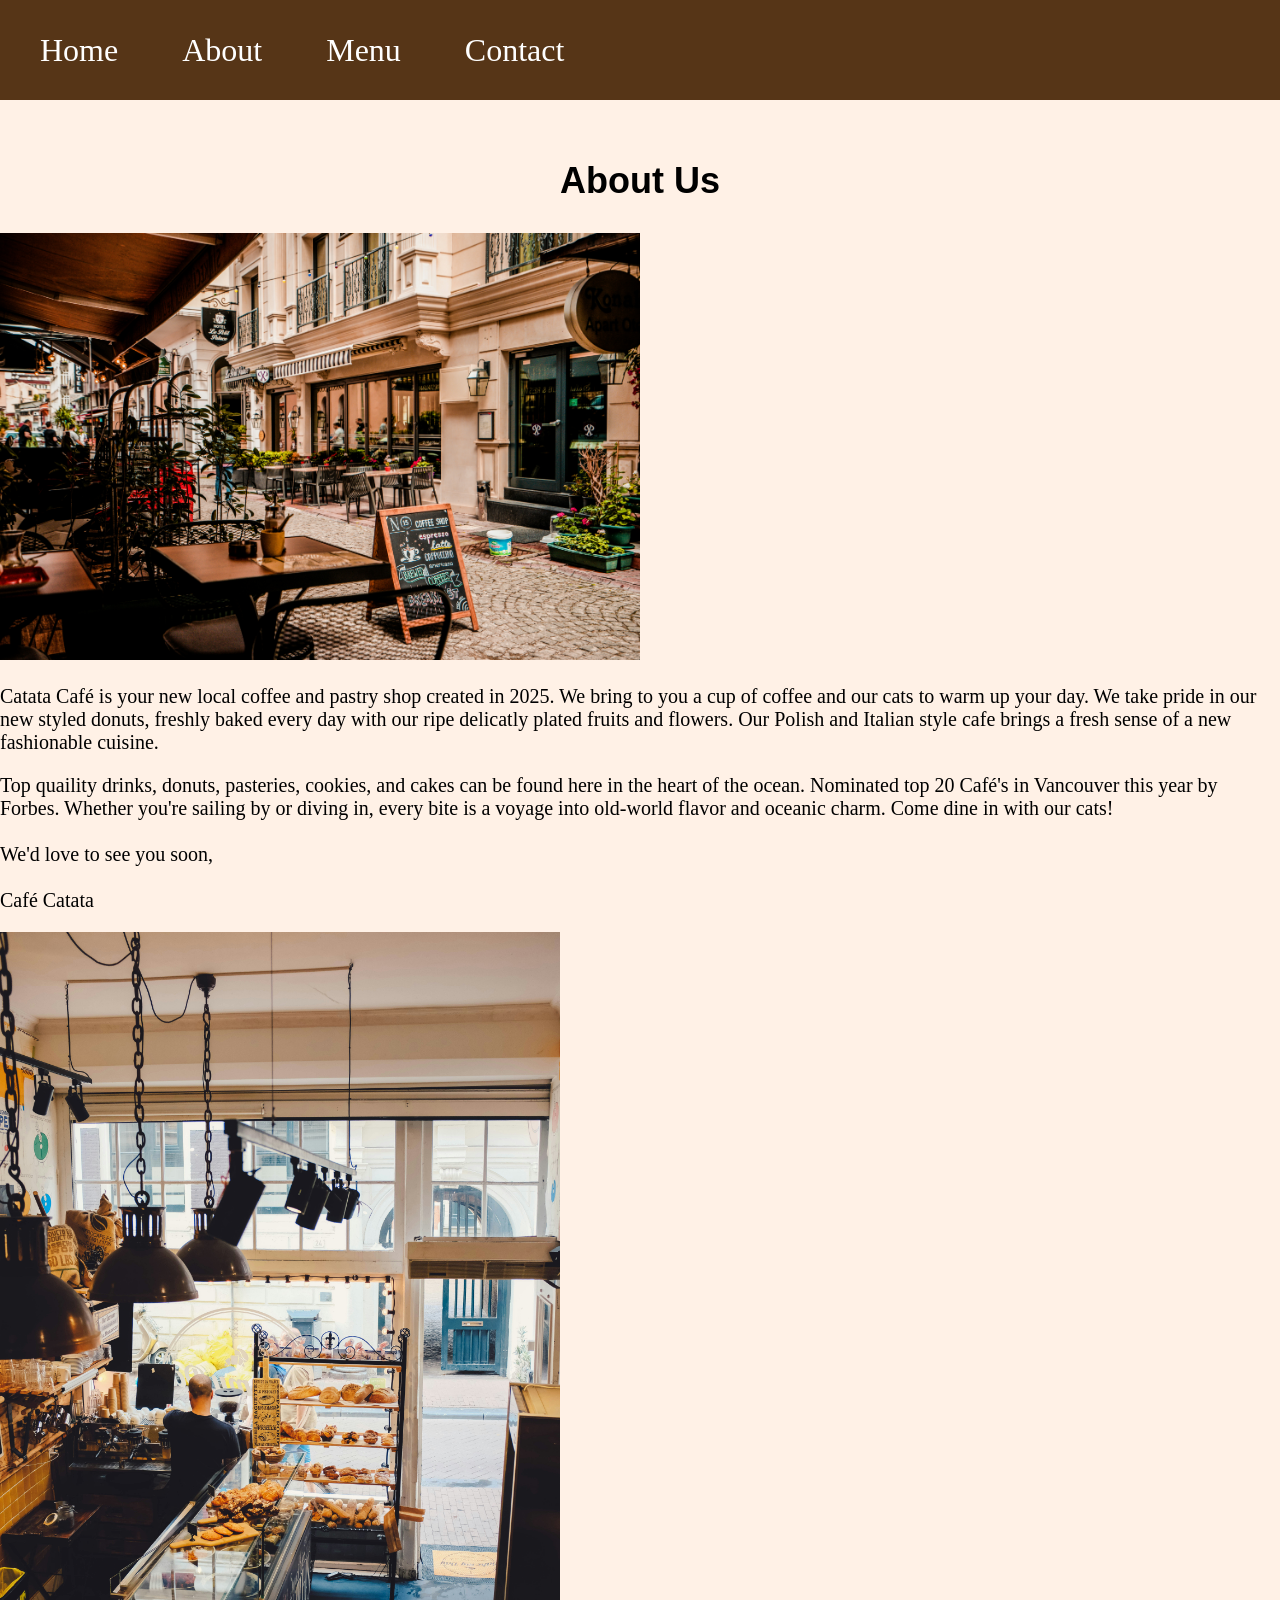
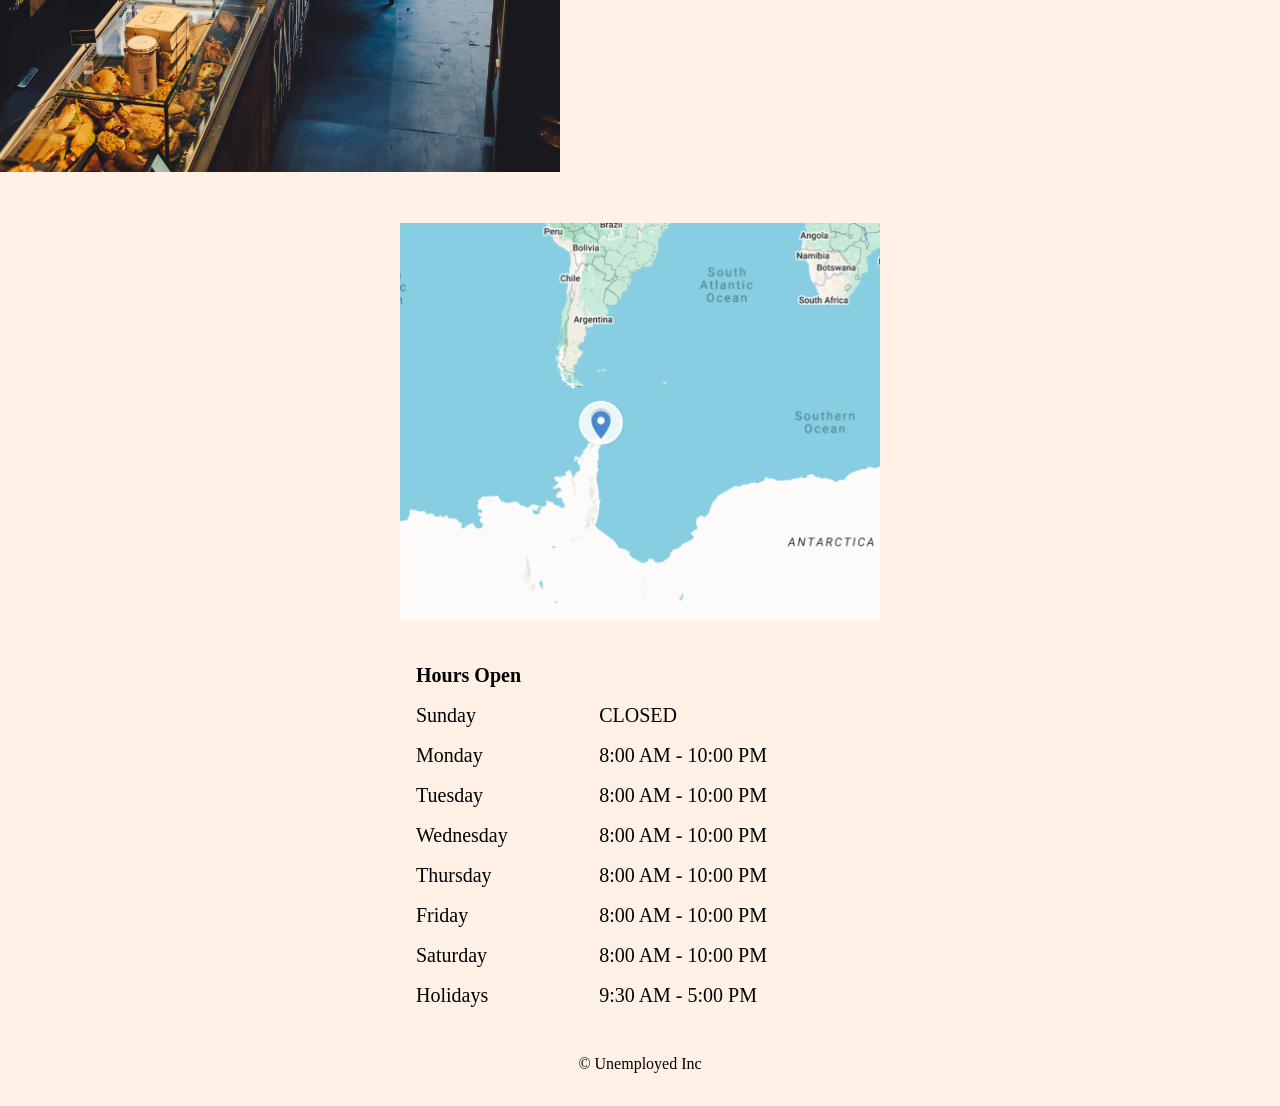
==== about.html @ a81e9f88 "add these changes maybe" ====
<!DOCTYPE html>
<html lang="en">
<head>
    <meta charset="UTF-8">
    <meta name="viewport" content="width=device-width, initial-scale=1.0">
    <!-- Stylesheet -->
    <link rel="stylesheet" href="./styles/global.css">
    <link rel="stylesheet" href="./styles/styles.css">
    <!-- Favicon -->
     <link rel="icon" type="image/png" href="" sizes="32x32" />
     <!-- Javascript -->
    <script src="/scripts/script.js"></script>
    <title>Café Luna</title>
</head>

<body>
    <!-- Navigation -->
    <header>
        <div class="logo-placeholder"></div>
        <nav>
            <ul class="nav-menu">
                <li><a href="./index.html">Home</a></li>
                <li><a href="./about.html">About</a></li>
                <li><a href="./menu.html">Menu</a></li>
                <li><a href="./contact.html">Contact</a></li>
            </ul>
        </nav>
    </header>
    
    <!-- Main -->
     <main>
        
        <section>
            <h1 class="title">
                About Us
            </h1>
        </section>
        
        <section>

            <div class="flexAbout">
                    <!-- cafe photo -->
            <img src="media/cafe_outside.jpg" alt="Cafe Luna" class="cafe_photo">
            
                <p class="para2"> <!-- About us description<-->
                    Catata Café is your new local coffee and pastry shop created in 2025. We bring
                    to you a cup of coffee and our cats to warm up your day. We take pride 
                    in our new styled donuts, freshly baked every day with our ripe delicatly 
                    plated fruits and flowers. Our Polish and Italian style cafe brings a fresh 
                    sense of a new fashionable cuisine. 
                </p>

            </div>

            <div class ="flexAbout">
                
                <p class ="para2">
                    <!-- About us description p2 <-->
                    Top quaility drinks, donuts, pasteries, cookies, and cakes can be found here 
                    in the heart of the ocean. Nominated top 20 Café's in Vancouver this year by Forbes. Whether you're sailing by or diving in, every bite 
                    is a voyage into old-world flavor and oceanic charm. Come dine in with our cats!
                    
                    <br></br>
                  
                    We'd love to see you soon, 

                    <br></br>

                    Café Catata
            
                </p>
                    <!-- bakery image 2 -->
                <img src="media/bakery.jpg" alt="Cafe Luna" class="bakery_photo">
            
            </div>

        </section>
        <br></br>
            <!-- OPEN Hours -->
        <section class="infoAbout">
            
                <img src="media/lunaCafe.jpg" alt="Cafe Luna Google Maps" class="cafeMap">

                <table class="table-hours">
                    <th> Hours Open</th>
                    
                    <tr>
                        <td> Sunday </td>
                        <td>CLOSED</td>
                    </tr>
                    <tr>
                        <td> Monday </td>
                        <td>8:00 AM - 10:00 PM</td>
                    </tr>
                    <tr>
                        <td> Tuesday </td><td>8:00 AM - 10:00 PM</td>
                    </tr>
                    <tr>
                        <td> Wednesday </td><td>8:00 AM - 10:00 PM</td>
                    </tr>
                    <tr> 
                        <td> Thursday </td><td>8:00 AM - 10:00 PM</td>
                    </tr>
                    <tr>
                        <td> Friday </td><td>8:00 AM - 10:00 PM</td>
                    </tr>
                    <tr>
                        <td> Saturday </td><td>8:00 AM - 10:00 PM</td>
                    </tr>                
                    
                    <br></br>
                    <tr>
                        <td> Holidays </td><td>9:30 AM - 5:00 PM</td>
                    </tr> 
                </table>

            
        </section>
     </main>

    <!-- Footer -->
     <footer>
        <p>&copy Unemployed Inc</p>
     </footer>
</body>
</html>
---- styles/global.css ----
/*! normalize.css v8.0.1 | MIT License | github.com/necolas/normalize.css */

/* Document
   ========================================================================== */

/**
 * 1. Correct the line height in all browsers.
 * 2. Prevent adjustments of font size after orientation changes in iOS.
 */

html {
  line-height: 1.15; /* 1 */
  -webkit-text-size-adjust: 100%; /* 2 */

  background-color:rgb(255, 241, 230);
  
}

/* Sections
   ========================================================================== */

/**
 * Remove the margin in all browsers.
 */

body {
  margin: 0;
}

/**
 * Render the `main` element consistently in IE.
 */

main {
  display: block;
}

/**
 * Correct the font size and margin on `h1` elements within `section` and
 * `article` contexts in Chrome, Firefox, and Safari.
 */

h1 {
  font-size: 2em;
  margin: 0.67em 0;
}

/* Grouping content
   ========================================================================== */

/**
 * 1. Add the correct box sizing in Firefox.
 * 2. Show the overflow in Edge and IE.
 */

hr {
  box-sizing: content-box; /* 1 */
  height: 0; /* 1 */
  overflow: visible; /* 2 */
}

/**
 * 1. Correct the inheritance and scaling of font size in all browsers.
 * 2. Correct the odd `em` font sizing in all browsers.
 */

pre {
  font-family: monospace, monospace; /* 1 */
  font-size: 1em; /* 2 */
}

/* Text-level semantics
   ========================================================================== */

/**
 * Remove the gray background on active links in IE 10.
 */

a {
  background-color: transparent;
}

/**
 * 1. Remove the bottom border in Chrome 57-
 * 2. Add the correct text decoration in Chrome, Edge, IE, Opera, and Safari.
 */

abbr[title] {
  border-bottom: none; /* 1 */
  text-decoration: underline; /* 2 */
  text-decoration: underline dotted; /* 2 */
}

/**
 * Add the correct font weight in Chrome, Edge, and Safari.
 */

b,
strong {
  font-weight: bolder;
}

/**
 * 1. Correct the inheritance and scaling of font size in all browsers.
 * 2. Correct the odd `em` font sizing in all browsers.
 */

code,
kbd,
samp {
  font-family: monospace, monospace; /* 1 */
  font-size: 1em; /* 2 */
}

/**
 * Add the correct font size in all browsers.
 */

small {
  font-size: 80%;
}

/**
 * Prevent `sub` and `sup` elements from affecting the line height in
 * all browsers.
 */

sub,
sup {
  font-size: 75%;
  line-height: 0;
  position: relative;
  vertical-align: baseline;
}

sub {
  bottom: -0.25em;
}

sup {
  top: -0.5em;
}

/* Embedded content
   ========================================================================== */

/**
 * Remove the border on images inside links in IE 10.
 */

img {
  border-style: none;
}

/* Forms
   ========================================================================== */

/**
 * 1. Change the font styles in all browsers.
 * 2. Remove the margin in Firefox and Safari.
 */

button,
input,
optgroup,
select,
textarea {
  font-family: inherit; /* 1 */
  font-size: 100%; /* 1 */
  line-height: 1.15; /* 1 */
  margin: 0; /* 2 */
}

/**
 * Show the overflow in IE.
 * 1. Show the overflow in Edge.
 */

button,
input { /* 1 */
  overflow: visible;
}

/**
 * Remove the inheritance of text transform in Edge, Firefox, and IE.
 * 1. Remove the inheritance of text transform in Firefox.
 */

button,
select { /* 1 */
  text-transform: none;
}

/**
 * Remove the inner border and padding in Firefox.
 */

button::-moz-focus-inner,
[type="button"]::-moz-focus-inner,
[type="reset"]::-moz-focus-inner,
[type="submit"]::-moz-focus-inner {
  border-style: none;
  padding: 0;
}

/**
 * Restore the focus styles unset by the previous rule.
 */

button:-moz-focusring,
[type="button"]:-moz-focusring,
[type="reset"]:-moz-focusring,
[type="submit"]:-moz-focusring {
  outline: 1px dotted ButtonText;
}

/**
 * Correct the padding in Firefox.
 */

fieldset {
  padding: 0.35em 0.75em 0.625em;
}

/**
 * 1. Correct the text wrapping in Edge and IE.
 * 2. Correct the color inheritance from `fieldset` elements in IE.
 * 3. Remove the padding so developers are not caught out when they zero out
 *    `fieldset` elements in all browsers.
 */

legend {
  box-sizing: border-box; /* 1 */
  color: inherit; /* 2 */
  display: table; /* 1 */
  max-width: 100%; /* 1 */
  padding: 0; /* 3 */
  white-space: normal; /* 1 */
}

/**
 * Add the correct vertical alignment in Chrome, Firefox, and Opera.
 */

progress {
  vertical-align: baseline;
}

/**
 * Remove the default vertical scrollbar in IE 10+.
 */

textarea {
  overflow: auto;
}

/**
 * 1. Add the correct box sizing in IE 10.
 * 2. Remove the padding in IE 10.
 */

[type="checkbox"],
[type="radio"] {
  box-sizing: border-box; /* 1 */
  padding: 0; /* 2 */
}

/**
 * Correct the cursor style of increment and decrement buttons in Chrome.
 */

[type="number"]::-webkit-inner-spin-button,
[type="number"]::-webkit-outer-spin-button {
  height: auto;
}

/**
 * Remove the inner padding in Chrome and Safari on macOS.
 */

[type="search"]::-webkit-search-decoration {
  -webkit-appearance: none;
}

/**
 * 1. Correct the inability to style clickable types in iOS and Safari.
 * 2. Change font properties to `inherit` in Safari.
 */

::-webkit-file-upload-button {
  -webkit-appearance: button; /* 1 */
  font: inherit; /* 2 */
}

/* Interactive
   ========================================================================== */

/*
 * Add the correct display in Edge, IE 10+, and Firefox.
 */

details {
  display: block;
}

/*
 * Add the correct display in all browsers.
 */

summary {
  display: list-item;
}

/* Misc
   ========================================================================== */

/**
 * Add the correct display in IE 10+.
 */

template {
  display: none;
}

/**
 * Add the correct display in IE 10.
 */

[hidden] {
  display: none;
}

/* Additional Global Styling */

a{
     text-decoration: none;
     color: black;
 }
 
 li{
     list-style: none;
 }
---- styles/styles.css ----
* {
  box-sizing: border-box;
}

html{
  font-family: "Klee One", cursive;
  scroll-behavior: smooth;
}

h1, h2, h3{
    font-family: "M PLUS Rounded 1c", sans-serif;
}

h2{
  margin: 0;
}

/* Button Styles*/

.cat_button{
  padding: 1rem 2rem 1rem 2rem;
  margin: 0 0 2rem 0;
  border: none;
  
  background-image: linear-gradient(135deg, #6F4E37 40%, #5A3E2D);
  color: white;
}

.cat_button:hover{
  background-image: linear-gradient(135deg, #B3826C 40%, #6F4E37);
  color: white;
}

.cat_button2{
  width: 10rem;
  padding: 1rem 2rem 1rem 2rem;
  margin: 0 0 2rem 0;
  border: none;
  
  background-image: linear-gradient(135deg, #6F4E37 40%, #5A3E2D);
  color: white;
}

.cat_button2:hover{
  background-image: linear-gradient(135deg, #B3826C 40%, #6F4E37);
  color: white;
}

.cat_button2:checked{
  box-shadow: 2px 2px 5px #5A3E2D;
}



/* Mobile Styles */

/* Icon */

.home_icon{
  width: 85px;
  position: fixed;
  background-color: white;
  padding: 5px;
  margin: 1rem;
  border-radius: 25px;
  top: 0;
  z-index: 99;
}


/* Navigation styles */
.nav-menu{
    display: none;
    z-index: 98;
}

.nav-menu a{
    color: white;
}

.nav-menu a:hover{
  color: rgb(241, 123, 123);
  transition-duration: 0.4s;
}


/* Menu after button is selected */
.show-menu {
    display: flex;
    flex-direction: column;
    text-align: center;
    justify-content: center;
    gap: 3rem;

    font-size: 32px;

    width: 100vw;
    height: 100vh;
    position: fixed;
    top: 0;
    background: #9c6f44;

    margin: 0;
    padding: 0;
}

/* Nav Button */
.hamenu{
  position: fixed;
  bottom: 0;
  right: 0;

  margin: 1rem;

  border: none;
  background-color: white;
  border-radius: 5px;
  padding: 4px 6px 4px 6px;

  z-index: 99;
}

.bar1, .bar2, .bar3 {
  width: 35px;
  height: 5px;
  background-color: 	#6f4827;
  margin: 6px 0;
  transition: 0.4s;
}

.change .bar1 {
  transform: translate(0, 11px) rotate(-45deg);
}
.change .bar2 {
    opacity: 0;
}
.change .bar3 {
  transform: translate(0, -11px) rotate(45deg);
}

/* Hero Banner */

.scroll-arrow{
  display: none;
}

.hero{
    height: 100vh;
    width: 100vw;
    object-fit: cover;
    top: 0;
    border-radius: 0;
}

.header_title{
    position: absolute;
    color: white;
    bottom: 1rem;
    margin-left: 2rem;
    text-shadow: #000000 1px 1px 2px;
}

/* Main */

main{
  display: flex;
  flex-direction: column;
  align-items: center;
}

h1{
    font-size: 36px;
    text-align: center;
    margin-bottom: 2rem;
  }

h3{
  margin: 0;
}

.monthly_special, .featured_menu, .store_mascots{
  margin-top: 1rem;
}

.monthly_special h2, .featured_menu h2, .store_mascots h2{
  margin-top: 2rem;
  margin-bottom: 1rem;
}

.monthly_special_info p, .store_mascots_info p, .featured_menu_info p{
  width: 20rem;
  line-height: 2rem;
  text-align: left;
}

/* Carousal */

.carousal{
    display: flex;
    flex-direction: column;
    justify-content: center;
    align-items: center;
    text-align: center;
}

.slider {
  width: 300px;
  overflow: hidden;
}

.slides {
  display: flex;
  
  overflow-x: auto;
  scroll-snap-type: x mandatory;
  
  scroll-behavior: smooth;
  -webkit-overflow-scrolling: touch;
}

.slider a{
  font-size: 24px;
}

.slides > div {
  scroll-snap-align: start;
  flex-shrink: 0;
  width: 300px;
  height: 300px;
  margin-right: 50px;
  border-radius: 10px;
  background: #eee;
  transform-origin: center center;
  transform: scale(1);
  transition: transform 0.5s;
  position: relative;
  
  display: flex;
  justify-content: center;
  align-items: center;
  font-size: 100px;
}

.slider img {
  object-fit: cover;
  position: absolute;
  top: 0;
  left: 0;
  width: 100%;
  height: 100%;
}



/* Daily Special */
.monthly_special img{
  width: 20rem;
  height: 20rem;
  object-fit: cover;
}

/* Menu Link */

.featured_menu img{
  width: 20rem;
  height: 20rem;
  object-fit: cover;
  object-position: bottom;
}

/* Working Hours */

.hours_overlay{
  background-color: rgba(0, 0, 0, 0.5);
  padding: 5rem;
  width: 20rem;
  border-radius: 25px;
  justify-content: center;
}

.cafe_hours{
  display: flex;
  flex-direction: column;
  flex-wrap: wrap;
  text-align: center;
  justify-content: center;
  align-content: center;

  color: white;
  background-image: url('/media/cat_and_coffee.jpg');
  background-size: cover;
  background-position: center;
  width: 100%;
  height: 45rem;
}

/* About Page - Marco */
.cafe_photo {
    width: 20rem;
}

.bakery_photo {
    width: 17rem;
}

.infoAbout1, .infoAbout2{
  display: flex;
  flex-direction: column;
  align-items: center;
  
  width: 20rem;
  margin-bottom: 2rem;
}

.cafeMap {
    width: 20rem;
}

.table-hours {
    align-items: center;
    text-align: left;
    width: 20rem; 
    border-spacing: 15px;
}

.visit_us h2{
  margin-bottom: 2rem;
  text-align: center;
}

.visit_us {
 display: flex;
 flex-direction: column;
 align-items: center;
}

.operationHours{
  margin-bottom: 2rem;
}

.infoAbout1 h2, .infoAbout2 h2{
  margin-top: 1rem;
}

/* Cat Staff Profiles - Mobile */

.cat_staff_profiles{
  text-align: center;
}


.infoAboutCats{
  margin-bottom: 1rem;
  display: flex;
  flex-direction: column;
  align-items: center;
}

.infoAboutSingleCat img{
  width: 22rem;
  height: 20rem;
  object-fit: cover;
}

.infoAboutSingleCat{
  display: flex;
  flex-direction: column;
  align-items: center;
  width: 22rem;
  height: 32rem;
  background-color: #6F4E37;
  color: white;
  margin-bottom: 2rem;
}

.infoAboutSingleCat h3{
  margin-top: 1em;
}

.infoAboutSingleCat p{
  margin: 0.5em 0em 0.5em 0em;
  width: 18rem;
  text-align: center;
}

/* Menu mobile - Dylan */

.menu_food{
  display: none;
}

/* .menu_drinks{
  display: none;
} */

.show-drinks{
  display: block;
}

.show-food{
  display: block;
}

.menu_drinks h2, .menu_drinks p, .menu_food h2, .menu_food p{
  text-align: center;
}

.menu_drinks h4, .menu_food h4{
  margin: 0.5rem;
}

.food_article img{
  width: 15rem;
  height: 15rem;
  object-fit: cover;
}

.food_article{
  display: flex;
  flex-direction: column;
  align-items: center;
  margin-bottom: 1rem;
  background-color: #BA9D8A;
  border-radius: 25px;
  padding: 2rem;
}

.food_article p{
  width: 18rem;
}


/* Desktop Styles */
@media(min-width: 43.75rem){

  main{
    font-size: 20px;
  }

  h1{
    margin-top: 10rem;
    margin-bottom: 2rem;
  }

  /* Navigation Desktop */

    .home_icon{
      position: revert;
    }

    nav{
      display: flex;
      position: fixed;
      justify-content: space-between;
      align-items: center;

      background-color: #563517;
      width: 100vw;
      height: 100px;
      
      z-index: 99;
      top: 0;
    }

    .hamenu{
        display: none;
    }

    .nav-menu{
        display: flex;
        font-size: 32px;
        gap: 4rem;
        margin-right: 3rem;
    }

    .arrow{
      position: absolute;
      bottom: 2rem;
      left: 50%;
      margin-left:-20px;
      width: 40px;
      height: 40px;
      background-color: #BA9D8A;
      padding: 2rem;
      border-radius: 10px;

      background-image: url([data-uri]);
      background-size: cover;
      background-repeat: no-repeat;
    }

    .bounce {
      animation: bounce 4s infinite;
    }
    @keyframes bounce {
      0%, 20%, 50%, 80%, 100% {
        transform: translateY(0);
      }
      40% {
        transform: translateY(-30px);
      }
      60% {
        transform: translateY(-15px);
      }
    }

    .scroll-arrow{
      display: flex;
      width: 4rem;
      position: absolute;
      bottom: 2rem;
      background-color: #eee;
      border-radius: 50px;
    }

/* Home Page Desktop - Len */

/* Store mascots Desktop */
    .store_mascots_info{
      display: flex;
      flex-direction: row;
    }

    .store_mascots_info{
      align-items: center;
      gap: 3rem;
    }

/* Carousol Desktop */

    .slider {
      width: 35rem;
    }

    .slides > div {
      width: 35rem;
      height: 35rem;
    }

    .carousal{
      flex-direction: row;
    }

    .slider a{
      font-size: 28px;
    }

    /* Link to Menu Desktop */

    .featured_menu img{
      width: 35rem;
      height: 35rem;
    }

    .featured_menu{
      display: flex;
      flex-direction: row-reverse;
      width: 70rem;
      gap: 3rem;
    }

    .featured_menu_info{
      display: flex;
      flex-direction: column;
      align-self: center;
    }

/* Monthly Special Desktop */

    .monthly_special_info p, .store_mascots_info p{
      width: 35rem;
    }

    .monthly_special img{
      width: 30rem;
      height: 30rem;
    }

    .monthly_special{
      display: flex;
      margin-bottom: 1rem;
      gap: 2rem;
    }

    .monthly_special_info{
      display: flex;
      flex-direction: column;
      align-self: center;
    }

/* Cafe Hours - Main Page Desktop */

    .hours_overlay{
      width: 50rem;
    }


/* About Desktop- Marco */
    .cafe_photo {
        width: 40rem;
    }

    .bakery_photo {
        width: 35rem;
    }

    .infoAbout1, .infoAbout2 {
        align-items: center;
        justify-content: space-evenly;
        width: 80rem;
        margin-bottom: 4rem;
        gap: 5rem;
    }

    .infoAbout1{
      flex-direction: row;
    }

    .infoAbout2{
      flex-direction: row-reverse;
    }

    .visit_us{
      text-align: center;
    }

    .operationHours {
        display: flex;
        align-items: center;
        width: 75rem;
        justify-content: space-evenly;
        
    }

    .cafeMap {
        width: 30rem;
    }

    .table-hours {
        width: 30rem; 
        border-spacing: 15px;
    }

    /* Cat Staff - Desktop */

    .infoAboutSingleCat img{
      width: 26rem;
      height: 20rem;
    }

    .infoAboutSingleCat{
      width: 26rem;
      height: 36rem;
    }


    .catRow1, .catRow2{
      display: flex;
      flex-direction: row;
      gap: 2rem;
    }

    /* Menu Desktop - Dylan */
    .menu_button_layout{
      display: flex;
      width: 50rem;
      justify-content: space-around;
    }

    .food_article_style{
      display: flex;
      gap: 2rem;
    }

    

    
}


/* Footer Styling */
footer{
    bottom: 0;
    text-align: center;
    padding: 1rem;
}
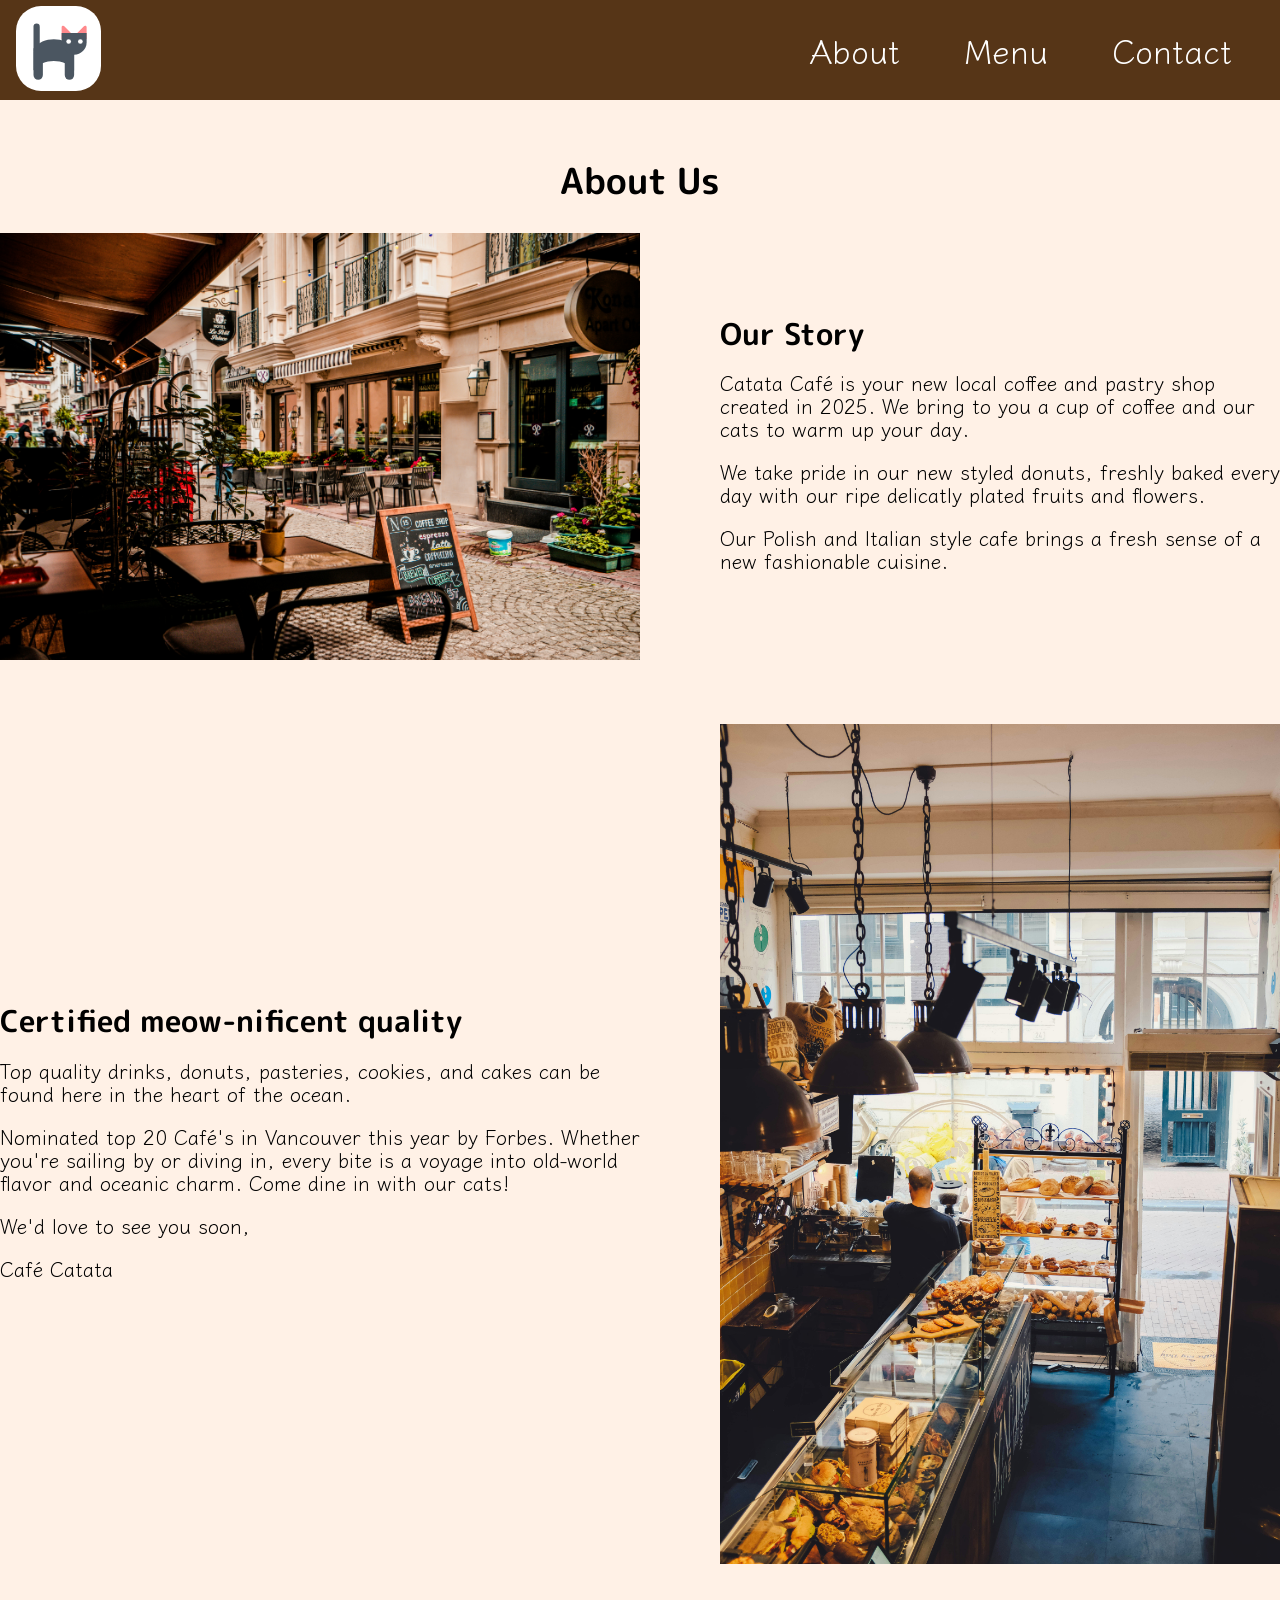
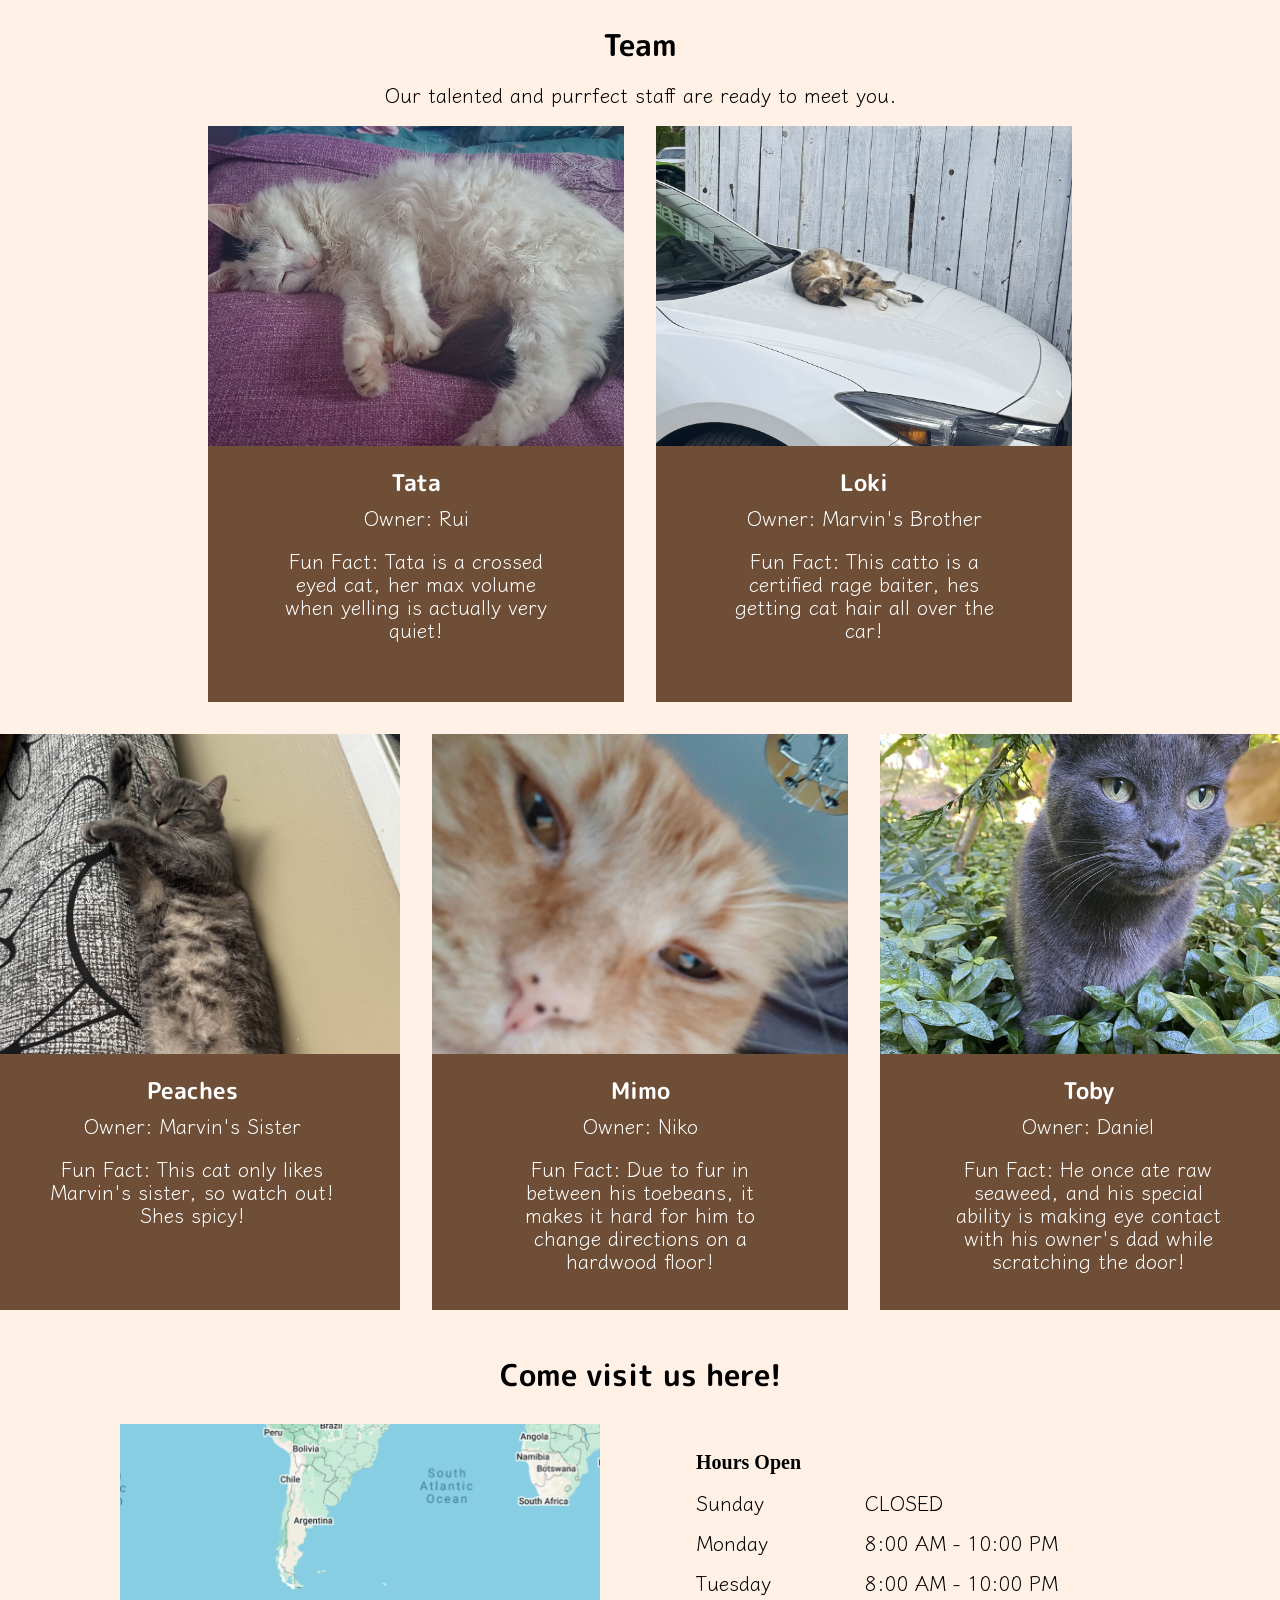
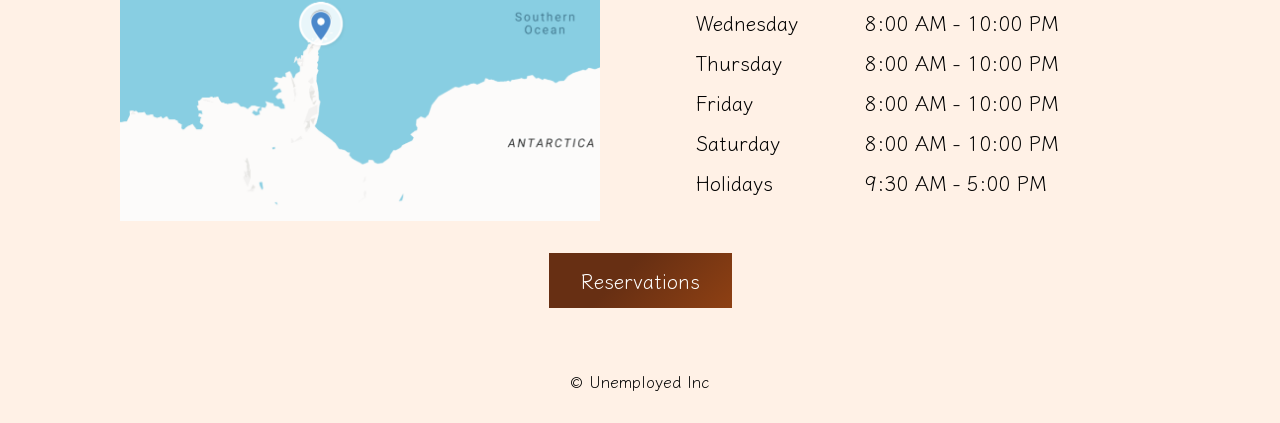
==== commit a089a84a: "Finished contact page" ====
--- a/about.html
+++ b/about.html
@@ -6,121 +6,194 @@
     <!-- Stylesheet -->
     <link rel="stylesheet" href="./styles/global.css">
     <link rel="stylesheet" href="./styles/styles.css">
+    <!-- Fonts -->
+    <link rel="preconnect" href="https://fonts.googleapis.com">
+    <link rel="preconnect" href="https://fonts.gstatic.com" crossorigin>
+    <link href="https://fonts.googleapis.com/css2?family=Klee+One&family=M+PLUS+Rounded+1c&display=swap" rel="stylesheet">
     <!-- Favicon -->
-     <link rel="icon" type="image/png" href="" sizes="32x32" />
-     <!-- Javascript -->
-    <script src="/scripts/script.js"></script>
-    <title>Café Luna</title>
+    <link rel="icon" href="media/cat_favi.png" sizes="32x32"/>
+    <title>Catata Café</title>
 </head>
 
 <body>
     <!-- Navigation -->
     <header>
-        <div class="logo-placeholder"></div>
         <nav>
-            <ul class="nav-menu">
-                <li><a href="./index.html">Home</a></li>
+            <a href="./index.html"><img class="home_icon" src="media/full_cat.svg" alt="A cat that is used as the Cafe icon"></a>
+            <ul id="nav-toggle" class="nav-menu">
                 <li><a href="./about.html">About</a></li>
                 <li><a href="./menu.html">Menu</a></li>
                 <li><a href="./contact.html">Contact</a></li>
             </ul>
         </nav>
+
+        <button type="button" id="nav_button" class="hamenu">
+            <div class="bar1"></div>
+            <div class="bar2"></div>
+            <div class="bar3"></div>
+        </button>
+
+        <h1>
+            About Us
+        </h1>
     </header>
     
     <!-- Main -->
      <main>
-        
-        <section>
-            <h1 class="title">
-                About Us
-            </h1>
-        </section>
-        
-        <section>
+        <article class="infoAbout1">
 
-            <div class="flexAbout">
-                    <!-- cafe photo -->
             <img src="media/cafe_outside.jpg" alt="Cafe Luna" class="cafe_photo">
-            
-                <p class="para2"> <!-- About us description<-->
+            <!-- About us description<-->
+            <div>
+                <h2>Our Story</h2>
+                <p> 
                     Catata Café is your new local coffee and pastry shop created in 2025. We bring
-                    to you a cup of coffee and our cats to warm up your day. We take pride 
-                    in our new styled donuts, freshly baked every day with our ripe delicatly 
-                    plated fruits and flowers. Our Polish and Italian style cafe brings a fresh 
-                    sense of a new fashionable cuisine. 
+                    to you a cup of coffee and our cats to warm up your day.
+                </p>
+                <p>
+                    We take pride in our new styled donuts, freshly baked every day with our ripe delicatly 
+                    plated fruits and flowers.
+                </p>
+                <p>
+                    Our Polish and Italian style cafe brings a fresh sense of a new fashionable cuisine. 
+                </p>
+            </div>
+
+        </article>
+
+        <article class ="infoAbout2">
+            <!-- About us description p2 <-->
+            <img src="media/bakery.jpg" alt="Cafe Luna" class="bakery_photo">
+            <div>
+                <h2>Certified meow-nificent quality</h2>
+                <p> 
+                    Top quality drinks, donuts, pasteries, cookies, and cakes can be found here 
+                    in the heart of the ocean.
                 </p>
 
+                <p>
+                    Nominated top 20 Café's in Vancouver this year by Forbes. Whether you're sailing by or diving in, every bite 
+                    is a voyage into old-world flavor and oceanic charm. Come dine in with our cats!
+                </p>
+
+                <p>
+                    We'd love to see you soon, 
+                </p>
+                
+                <p>
+                    Café Catata
+                </p>
             </div>
 
-            <div class ="flexAbout">
-                
-                <p class ="para2">
-                    <!-- About us description p2 <-->
-                    Top quaility drinks, donuts, pasteries, cookies, and cakes can be found here 
-                    in the heart of the ocean. Nominated top 20 Café's in Vancouver this year by Forbes. Whether you're sailing by or diving in, every bite 
-                    is a voyage into old-world flavor and oceanic charm. Come dine in with our cats!
-                    
-                    <br></br>
-                  
-                    We'd love to see you soon, 
+        </article>
 
-                    <br></br>
+        <!-- Cat Staff Profiles -->
+         <article class="cat_staff_profiles">
+            <h2>Team</h2>
+            <p>Our talented and purrfect staff are ready to meet you.</p>
+            <div class="infoAboutCats">
+                <!-- Row 1 of Cats -->
+            <section class="catRow1">
 
-                    Café Catata
+                <article class="infoAboutSingleCat">
+                    <img src="media/cats/Tata.jpg">
+                    <h3>Tata</h3>
+                    <p>Owner: Rui</p>
+                    <p>Fun Fact: Tata is a crossed eyed cat, her max volume when yelling is actually very quiet!</p>
+                </article>
+
+                <article class="infoAboutSingleCat">
+                    <img src="media/cats/Loki.jpg">
+                    <h3>Loki</h3>
+                    <p>Owner: Marvin's Brother</p>
+                    <p>Fun Fact: This catto is a certified rage baiter, hes getting cat hair all over the car!</p>
+                </article>
+
+            </section>
+
+            <!-- Row 2 of Cats -->
+            <section class="catRow2">
+
+                <article class="infoAboutSingleCat">
+                    <img src="media/cats/Peaches.jpg">
+                    <h3>Peaches</h3>
+                    <p>Owner: Marvin's Sister</p>
+                    <p>Fun Fact: This cat only likes Marvin's sister, so watch out! Shes spicy!</p>
+                </article>
+
+                <article class="infoAboutSingleCat">
+                    <img src="media/cats/mimo.jpg">
+                    <h3>Mimo</h3>
+                    <p>Owner: Niko</p>
+                    <p>Fun Fact: Due to fur in between his toebeans, it makes it hard for him to change directions on a hardwood floor!</p>
+                </article>
+
+                <article class="infoAboutSingleCat">
+                    <img src="media/cats/toby_outside.jpg">
+                    <h3>Toby</h3>
+                    <p>Owner: Daniel</p>
+                    <p>Fun Fact: He once ate raw seaweed, and his special ability is making eye contact with his owner's dad while scratching the door!</p>
+                </article>
+
+            </section>
+            </div>
             
-                </p>
-                    <!-- bakery image 2 -->
-                <img src="media/bakery.jpg" alt="Cafe Luna" class="bakery_photo">
+
+         </article>
+
+        <!-- OPEN Hours -->
+        <article class="visit_us">
+            <h2>Come visit us here!</h2>
+            <div class="operationHours">
+                <img src="media/lunaCafe.jpg" alt="Cafe Luna Google Maps" class="cafeMap">
             
-            </div>
-
-        </section>
-        <br></br>
-            <!-- OPEN Hours -->
-        <section class="infoAbout">
-            
-                <img src="media/lunaCafe.jpg" alt="Cafe Luna Google Maps" class="cafeMap">
-
                 <table class="table-hours">
-                    <th> Hours Open</th>
+                    <th>Hours Open</th>
                     
                     <tr>
-                        <td> Sunday </td>
+                        <td>Sunday</td>
                         <td>CLOSED</td>
                     </tr>
                     <tr>
-                        <td> Monday </td>
+                        <td>Monday</td>
                         <td>8:00 AM - 10:00 PM</td>
                     </tr>
                     <tr>
-                        <td> Tuesday </td><td>8:00 AM - 10:00 PM</td>
+                        <td>Tuesday</td><td>8:00 AM - 10:00 PM</td>
                     </tr>
                     <tr>
-                        <td> Wednesday </td><td>8:00 AM - 10:00 PM</td>
+                        <td>Wednesday</td><td>8:00 AM - 10:00 PM</td>
                     </tr>
                     <tr> 
-                        <td> Thursday </td><td>8:00 AM - 10:00 PM</td>
+                        <td>Thursday</td><td>8:00 AM - 10:00 PM</td>
                     </tr>
                     <tr>
-                        <td> Friday </td><td>8:00 AM - 10:00 PM</td>
+                        <td>Friday</td><td>8:00 AM - 10:00 PM</td>
                     </tr>
                     <tr>
-                        <td> Saturday </td><td>8:00 AM - 10:00 PM</td>
+                        <td>Saturday</td><td>8:00 AM - 10:00 PM</td>
                     </tr>                
                     
-                    <br></br>
                     <tr>
-                        <td> Holidays </td><td>9:30 AM - 5:00 PM</td>
+                        <td>Holidays</td><td>9:30 AM - 5:00 PM</td>
                     </tr> 
                 </table>
+            </div>
 
+            <a href="./contact.html">
+                <button type="button" class="cat_button">
+                    Reservations
+                </button>
+            </a>
             
-        </section>
+        </article>
      </main>
 
     <!-- Footer -->
      <footer>
         <p>&copy Unemployed Inc</p>
      </footer>
+     <!-- Javascript -->
+    <script src="/scripts/script.js"></script>
 </body>
 </html>
--- a/styles/styles.css
+++ b/styles/styles.css
@@ -22,7 +22,7 @@
   margin: 0 0 2rem 0;
   border: none;
   
-  background-image: linear-gradient(135deg, #6F4E37 40%, #5A3E2D);
+  background-image: linear-gradient(135deg,  #672F13 40%, #8E4013);
   color: white;
 }
 
@@ -50,6 +50,25 @@
   box-shadow: 2px 2px 5px #5A3E2D;
 }
 
+.cat_button3{
+  width: 10rem;
+  padding: 0.5rem 1rem 0.5rem 1rem;
+  margin: 0 0 2rem 0;
+  border: none;
+  
+  background-image: linear-gradient(135deg, #774738 40%, #684028);
+  color: white;
+}
+
+.cat_button3:hover{
+  background-image: linear-gradient(135deg, #CC9966 40%, #804A26);
+  color:  white;
+}
+
+h1{
+    margin-top: 10rem;
+    margin-bottom: 2rem;
+}
 
 
 /* Mobile Styles */
@@ -429,17 +448,57 @@
   width: 18rem;
 }
 
+/* Contact us - Mobile */
+
+.contact_us_page p{
+  margin: 0.5rem 0rem 0.5rem 0rem;
+}
+
+.contact_info{
+  margin-top: 1rem;
+  margin-bottom: 3rem;
+}
+
+.contact_info h2{
+  margin-bottom: 0.5rem;
+}
+
+.single_contact_info{
+  display: flex;
+  align-items: baseline;
+  gap: 1em;
+}
+
+/* Form Stuff */
+
+.form_input{
+  color: antiquewhite;
+  background-color: #9F6D4F;
+  padding: 2rem 5rem 1rem 5rem;
+  border-radius: 2rem;
+}
+
+.form_input_single{
+  display: flex;
+  flex-direction: column;
+  text-align: left;
+  gap: 0.5em;
+}
+
+.form_input_section{
+  display: flex;
+  flex-direction: column;
+  gap: 1rem;
+}
+
+
+
 
 /* Desktop Styles */
 @media(min-width: 43.75rem){
 
   main{
     font-size: 20px;
-  }
-
-  h1{
-    margin-top: 10rem;
-    margin-bottom: 2rem;
   }
 
   /* Navigation Desktop */
@@ -653,7 +712,6 @@
       height: 36rem;
     }
 
-
     .catRow1, .catRow2{
       display: flex;
       flex-direction: row;
@@ -672,7 +730,23 @@
       gap: 2rem;
     }
 
-    
+    /* Contact Page Desktop */
+
+    .contact_us_page{
+      display: flex;
+      gap: 10rem;
+      margin-top: 2rem;
+      align-items: center;
+    }
+
+    .form_input_section h2{
+      text-align: center;
+    }
+
+    .form_input{
+      
+    }
+
 
     
 }
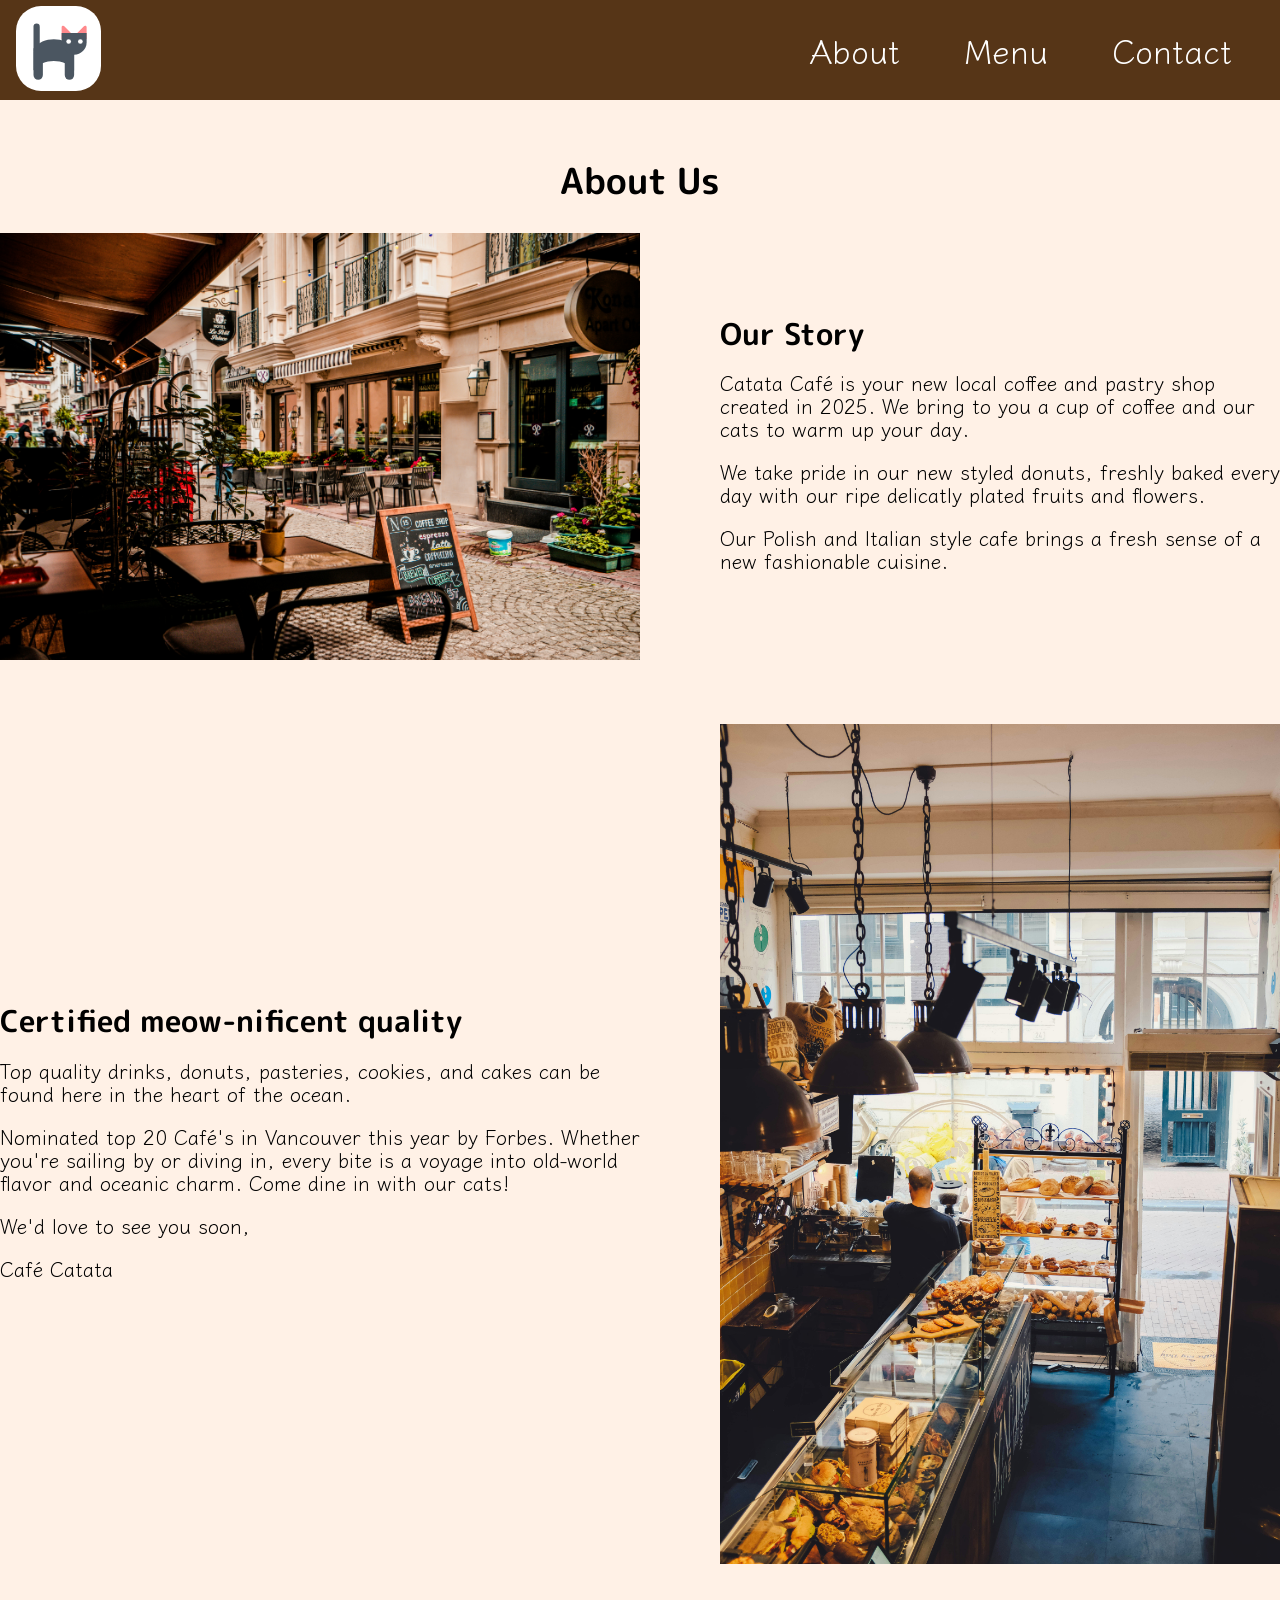
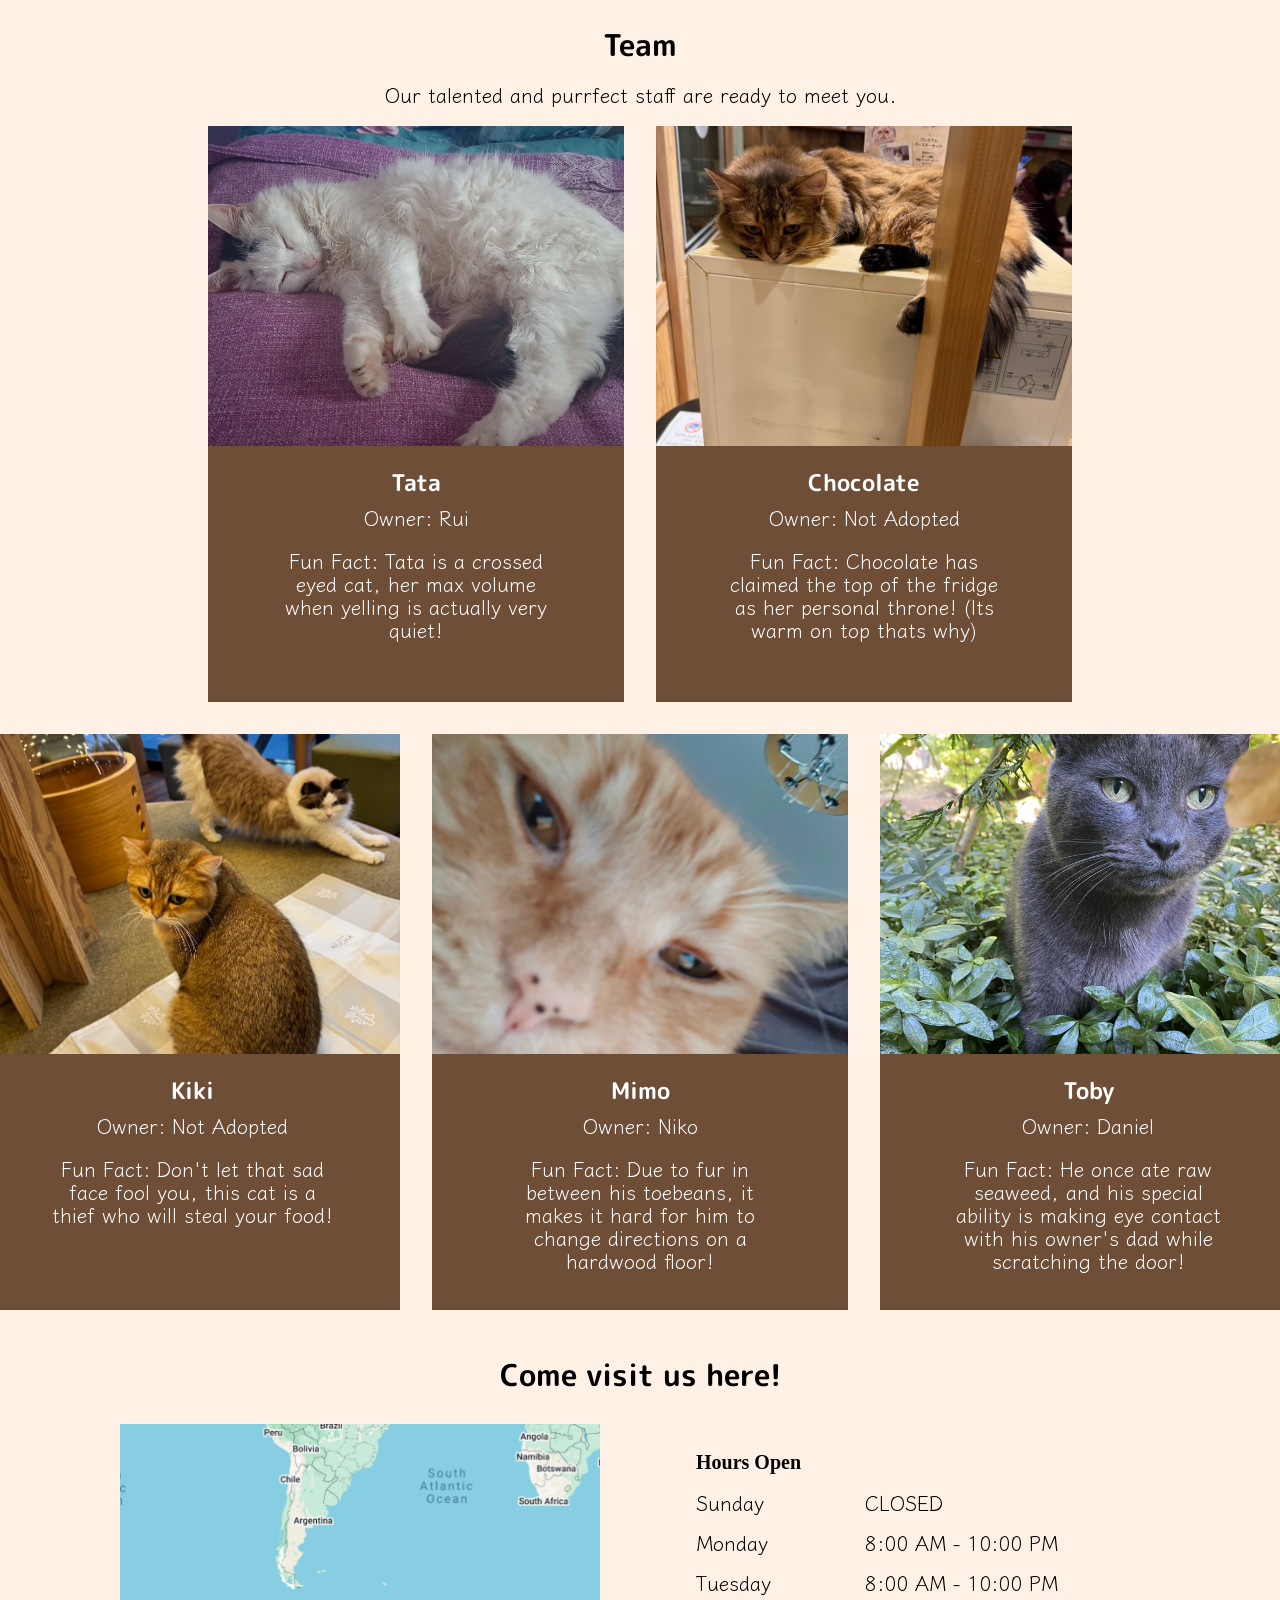
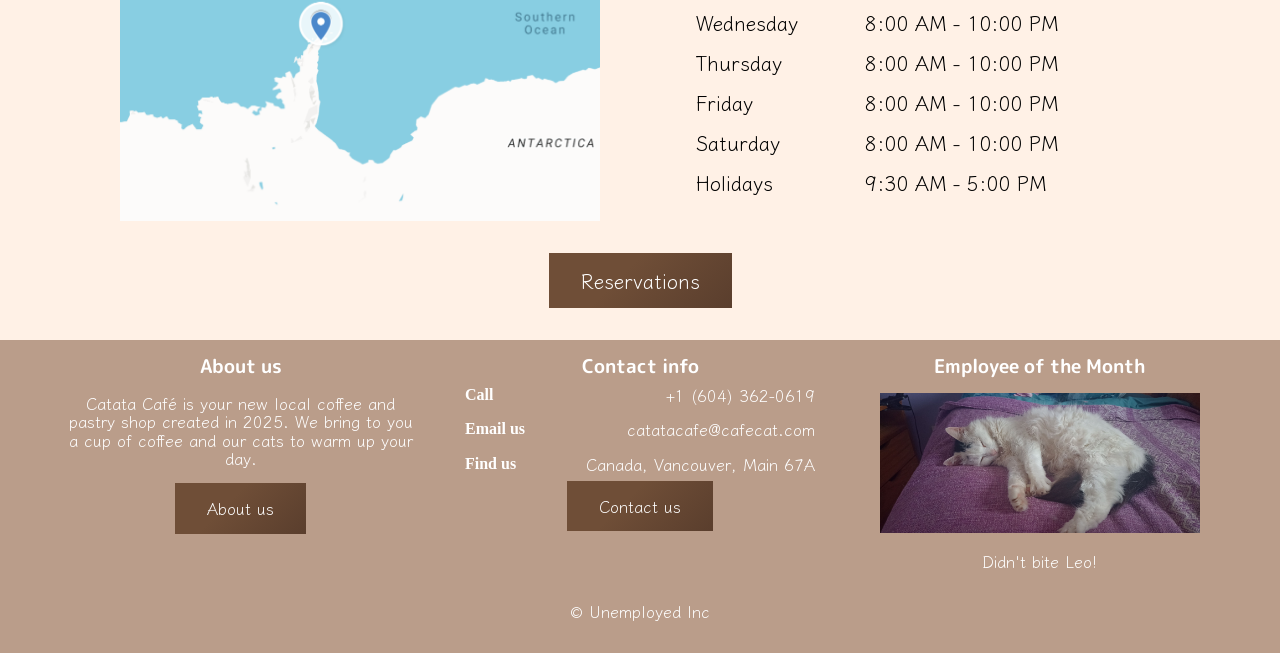
==== commit 1a66d93a: "footer stuff" ====
--- a/about.html
+++ b/about.html
@@ -103,10 +103,10 @@
                 </article>
 
                 <article class="infoAboutSingleCat">
-                    <img src="media/cats/Loki.jpg">
-                    <h3>Loki</h3>
-                    <p>Owner: Marvin's Brother</p>
-                    <p>Fun Fact: This catto is a certified rage baiter, hes getting cat hair all over the car!</p>
+                    <img src="media/cats/chocolate.jpg">
+                    <h3>Chocolate</h3>
+                    <p>Owner: Not Adopted</p>
+                    <p>Fun Fact: Chocolate has claimed the top of the fridge as her personal throne! (Its warm on top thats why)</p>
                 </article>
 
             </section>
@@ -115,10 +115,10 @@
             <section class="catRow2">
 
                 <article class="infoAboutSingleCat">
-                    <img src="media/cats/Peaches.jpg">
-                    <h3>Peaches</h3>
-                    <p>Owner: Marvin's Sister</p>
-                    <p>Fun Fact: This cat only likes Marvin's sister, so watch out! Shes spicy!</p>
+                    <img src="media/cats/kiki.jpg">
+                    <h3>Kiki</h3>
+                    <p>Owner: Not Adopted</p>
+                    <p>Fun Fact: Don't let that sad face fool you, this cat is a thief who will steal your food!</p>
                 </article>
 
                 <article class="infoAboutSingleCat">
@@ -190,10 +190,46 @@
      </main>
 
     <!-- Footer -->
-     <footer>
-        <p>&copy Unemployed Inc</p>
-     </footer>
-     <!-- Javascript -->
+    <footer class="footerCopy">
+
+        <section class="navFooter">
+            <article class="footArticle">
+                <h3>About us</h3>
+                <p> Catata Café is your new local coffee and pastry shop created in 2025. We bring to you a cup of coffee and our cats to warm up your day.</p>
+                <a href="./about.html">
+                    <button type="button" class="cat_button">About us</button>
+                </a>
+            </article>
+            <article class="footArticle">
+                <h3>Contact info</h3>
+                <section  class="contactFoot">
+                    <h4 class="contacter">Call</h4>
+                    <p class="contacter">+1 (604) 362-0619</p>
+                </section>
+                <section  class="contactFoot">
+                    <h4 class="contacter">Email us</h4>
+                    <p class="contacter">catatacafe@cafecat.com</p>
+                </section>
+                <section  class="contactFoot">
+                    <h4 class="contacter">Find us</h4>
+                    <p class="contacter">Canada, Vancouver, Main 67A</p>
+                </section>
+                                <a href="./contact.html">
+                    <button type="button" class="cat_button">Contact us</button>
+                </a>
+            </article>
+            <article class="footArticle">
+                <h3>Employee of the Month</h3>
+                <article class="catOfTheMonth">
+                    <img src="media/cats/Tata.jpg">
+                </article>
+                <p>Didn't bite Leo!</p>
+            </article>
+        </section>
+
+            <p>&copy Unemployed Inc</p>
+    </footer>
+    <!-- Javascript -->
     <script src="/scripts/script.js"></script>
 </body>
 </html>
--- a/styles/styles.css
+++ b/styles/styles.css
@@ -22,7 +22,7 @@
   margin: 0 0 2rem 0;
   border: none;
   
-  background-image: linear-gradient(135deg,  #672F13 40%, #8E4013);
+  background-image: linear-gradient(135deg, #6F4E37 40%, #5A3E2D);
   color: white;
 }
 
@@ -50,25 +50,6 @@
   box-shadow: 2px 2px 5px #5A3E2D;
 }
 
-.cat_button3{
-  width: 10rem;
-  padding: 0.5rem 1rem 0.5rem 1rem;
-  margin: 0 0 2rem 0;
-  border: none;
-  
-  background-image: linear-gradient(135deg, #774738 40%, #684028);
-  color: white;
-}
-
-.cat_button3:hover{
-  background-image: linear-gradient(135deg, #CC9966 40%, #804A26);
-  color:  white;
-}
-
-h1{
-    margin-top: 10rem;
-    margin-bottom: 2rem;
-}
 
 
 /* Mobile Styles */
@@ -448,57 +429,17 @@
   width: 18rem;
 }
 
-/* Contact us - Mobile */
-
-.contact_us_page p{
-  margin: 0.5rem 0rem 0.5rem 0rem;
-}
-
-.contact_info{
-  margin-top: 1rem;
-  margin-bottom: 3rem;
-}
-
-.contact_info h2{
-  margin-bottom: 0.5rem;
-}
-
-.single_contact_info{
-  display: flex;
-  align-items: baseline;
-  gap: 1em;
-}
-
-/* Form Stuff */
-
-.form_input{
-  color: antiquewhite;
-  background-color: #9F6D4F;
-  padding: 2rem 5rem 1rem 5rem;
-  border-radius: 2rem;
-}
-
-.form_input_single{
-  display: flex;
-  flex-direction: column;
-  text-align: left;
-  gap: 0.5em;
-}
-
-.form_input_section{
-  display: flex;
-  flex-direction: column;
-  gap: 1rem;
-}
-
-
-
 
 /* Desktop Styles */
 @media(min-width: 43.75rem){
 
   main{
     font-size: 20px;
+  }
+
+  h1{
+    margin-top: 10rem;
+    margin-bottom: 2rem;
   }
 
   /* Navigation Desktop */
@@ -712,6 +653,7 @@
       height: 36rem;
     }
 
+
     .catRow1, .catRow2{
       display: flex;
       flex-direction: row;
@@ -729,31 +671,49 @@
       display: flex;
       gap: 2rem;
     }
-
-    /* Contact Page Desktop */
-
-    .contact_us_page{
-      display: flex;
-      gap: 10rem;
-      margin-top: 2rem;
-      align-items: center;
-    }
-
-    .form_input_section h2{
+    /* navigation footer for all web pages */
+    .navFooter { 
+     
+      display: flex; 
+      justify-content: space-evenly;
       text-align: center;
     }
 
-    .form_input{
-      
-    }
-
-
+    footer {
+      background-color: #BA9D8A;
+      color: white;
+    }
+
+    .navFooter h3 {
+      justify-content: space-between;
+    }
+
+    .footArticle {
+      width: 350px;
+    }
+    /* space between div articles */
+    .contactFoot {
     
-}
-
-
+      display: flex;
+      justify-content: space-between;
+
+    }
+
+    .catOfTheMonth img{
+      margin-top: 15px;
+      width: 20rem;
+    }
+
+    .contacter {
+      margin-top: 8px;
+      margin-bottom: 8px;
+    }
+    
+}
+
+/* For all webpages */
 /* Footer Styling */
-footer{
+.footerCopy{
     bottom: 0;
     text-align: center;
     padding: 1rem;
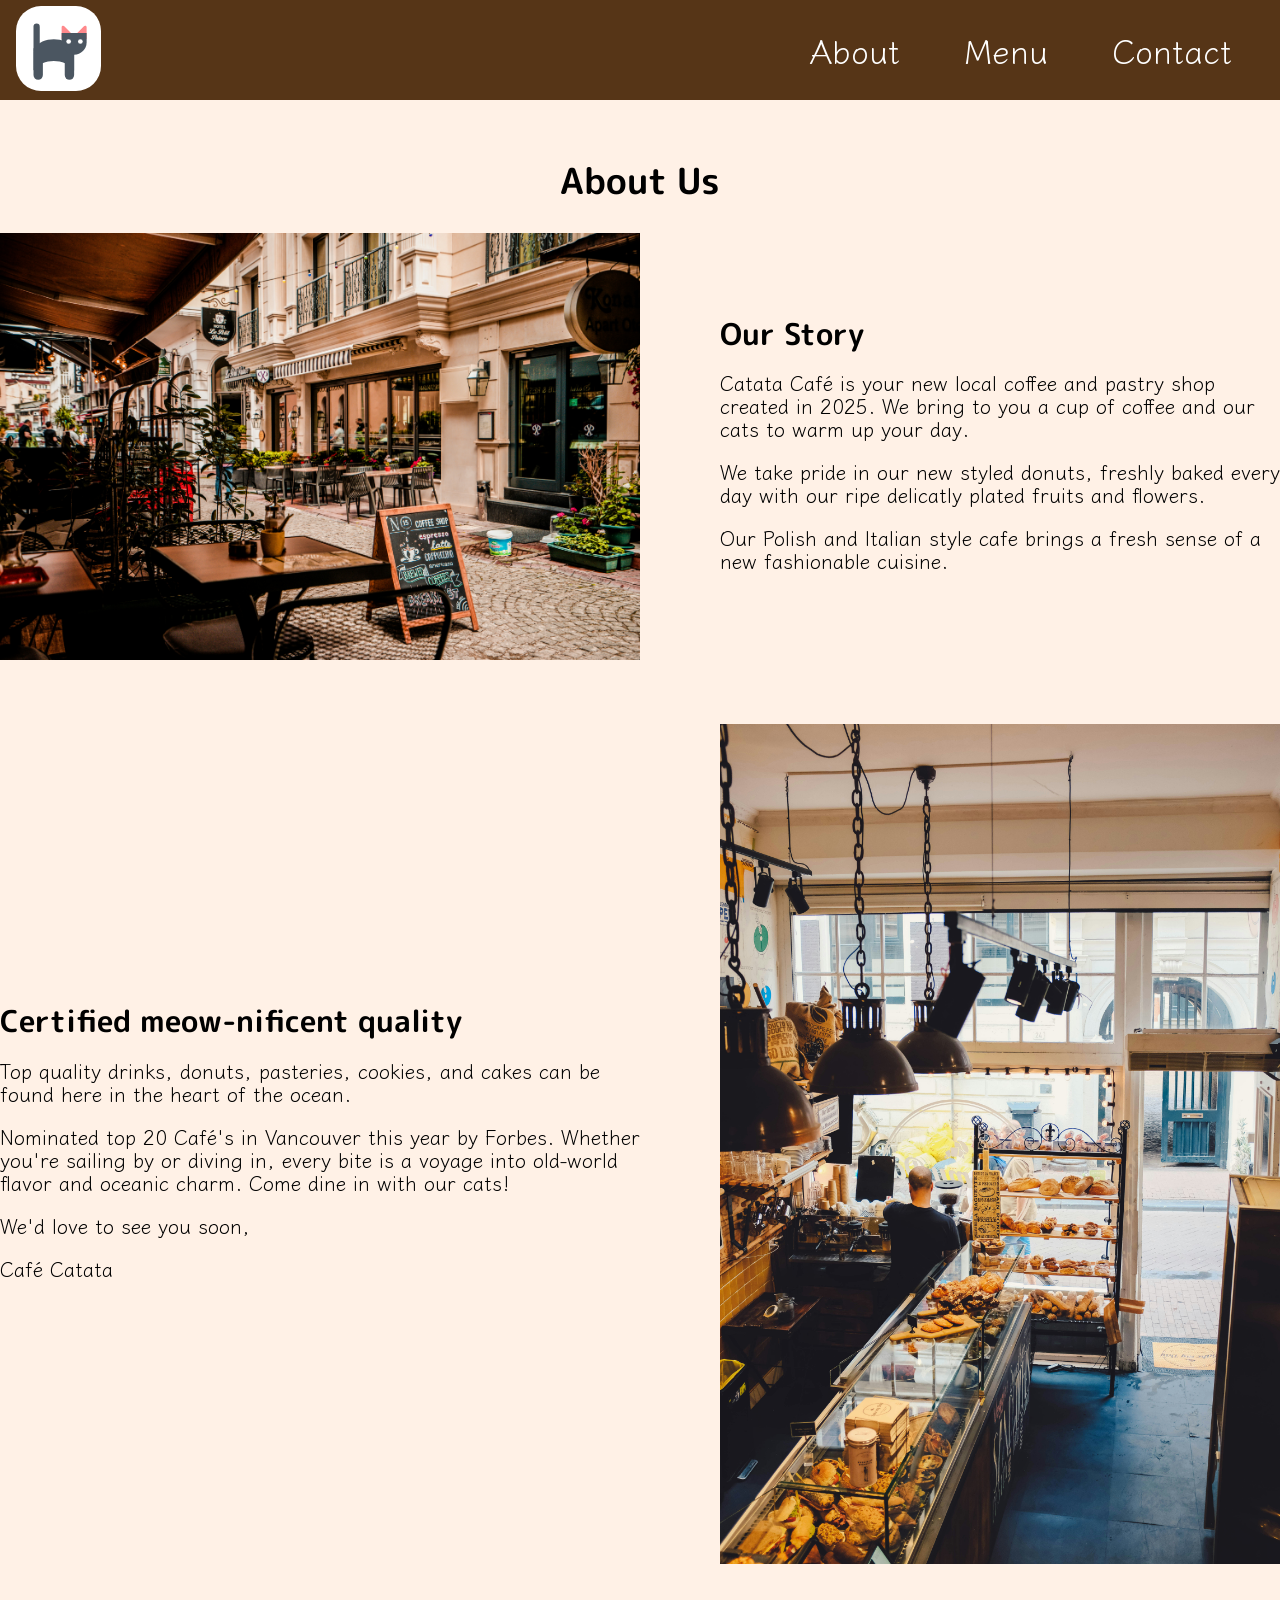
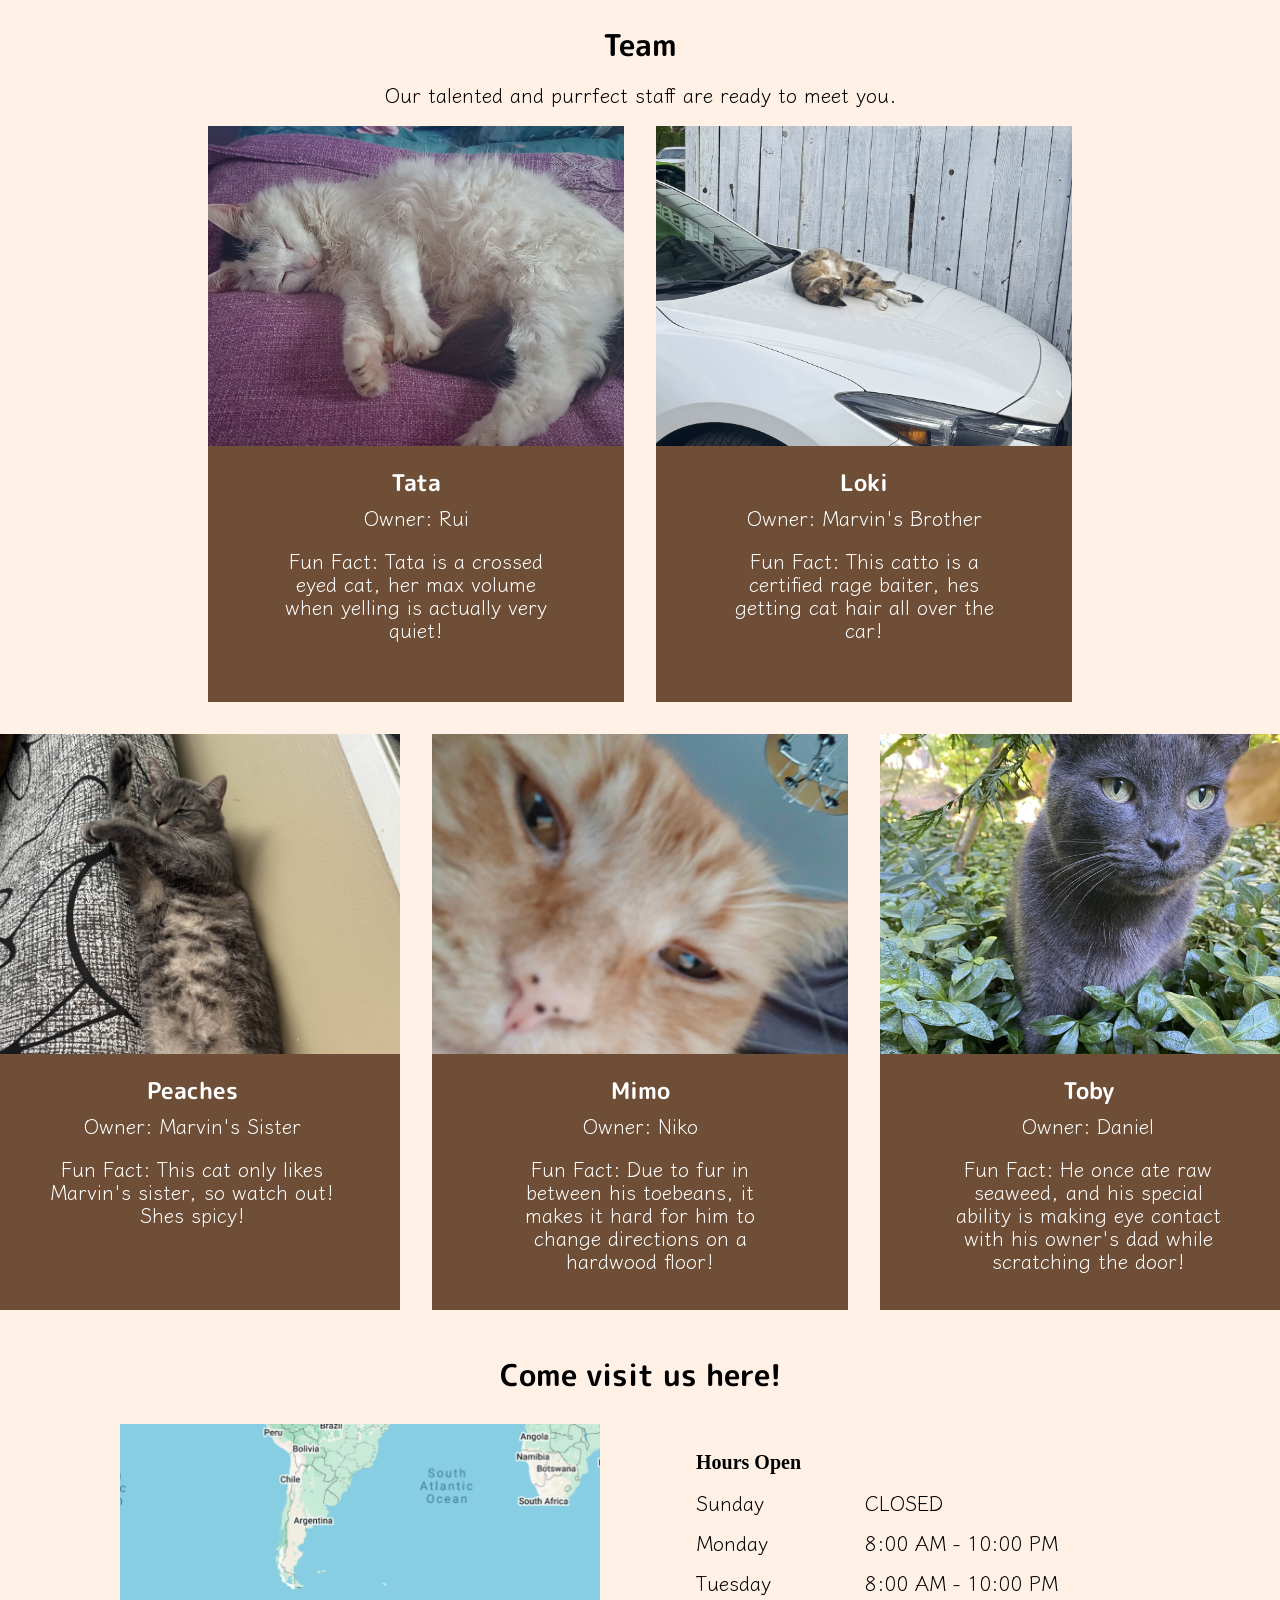
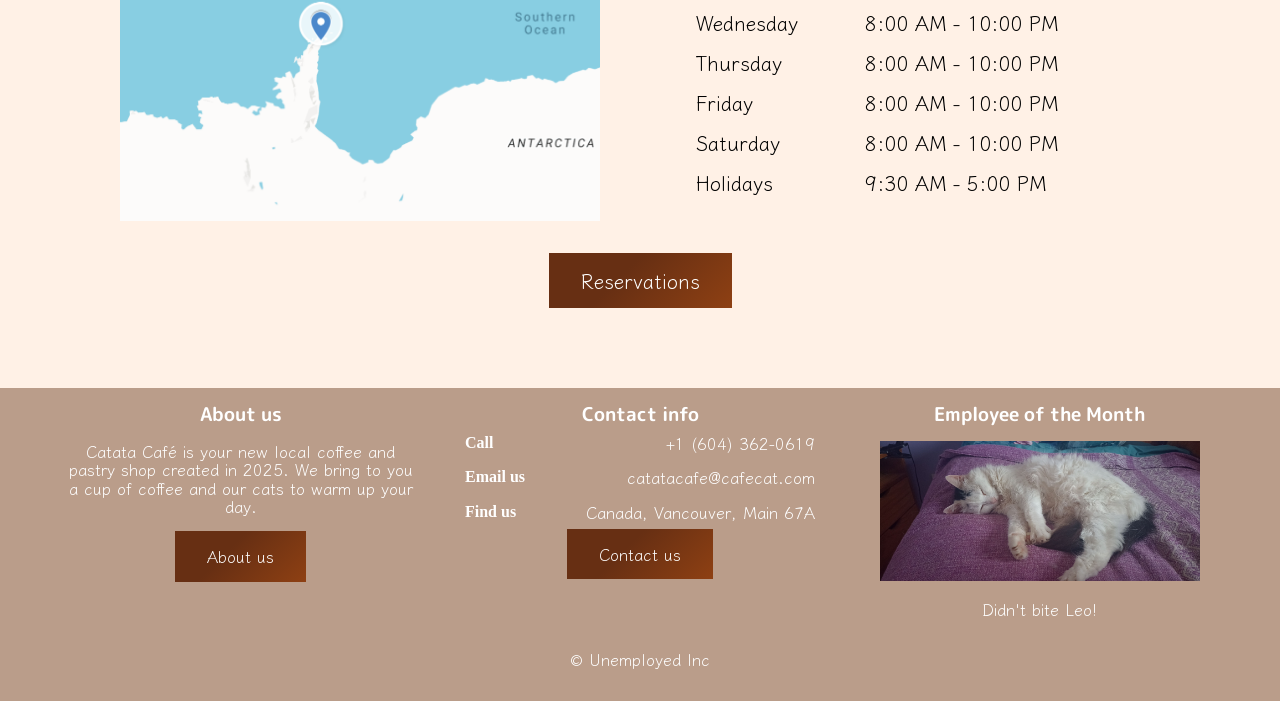
==== commit 4415e0fe: "Merge branch 'marco_web' into test-branch" ====
--- a/about.html
+++ b/about.html
@@ -103,10 +103,10 @@
                 </article>
 
                 <article class="infoAboutSingleCat">
-                    <img src="media/cats/chocolate.jpg">
-                    <h3>Chocolate</h3>
-                    <p>Owner: Not Adopted</p>
-                    <p>Fun Fact: Chocolate has claimed the top of the fridge as her personal throne! (Its warm on top thats why)</p>
+                    <img src="media/cats/Loki.jpg">
+                    <h3>Loki</h3>
+                    <p>Owner: Marvin's Brother</p>
+                    <p>Fun Fact: This catto is a certified rage baiter, hes getting cat hair all over the car!</p>
                 </article>
 
             </section>
@@ -115,10 +115,10 @@
             <section class="catRow2">
 
                 <article class="infoAboutSingleCat">
-                    <img src="media/cats/kiki.jpg">
-                    <h3>Kiki</h3>
-                    <p>Owner: Not Adopted</p>
-                    <p>Fun Fact: Don't let that sad face fool you, this cat is a thief who will steal your food!</p>
+                    <img src="media/cats/Peaches.jpg">
+                    <h3>Peaches</h3>
+                    <p>Owner: Marvin's Sister</p>
+                    <p>Fun Fact: This cat only likes Marvin's sister, so watch out! Shes spicy!</p>
                 </article>
 
                 <article class="infoAboutSingleCat">
--- a/styles/styles.css
+++ b/styles/styles.css
@@ -22,7 +22,7 @@
   margin: 0 0 2rem 0;
   border: none;
   
-  background-image: linear-gradient(135deg, #6F4E37 40%, #5A3E2D);
+  background-image: linear-gradient(135deg,  #672F13 40%, #8E4013);
   color: white;
 }
 
@@ -50,6 +50,25 @@
   box-shadow: 2px 2px 5px #5A3E2D;
 }
 
+.cat_button3{
+  width: 10rem;
+  padding: 0.5rem 1rem 0.5rem 1rem;
+  margin: 0 0 2rem 0;
+  border: none;
+  
+  background-image: linear-gradient(135deg, #774738 40%, #684028);
+  color: white;
+}
+
+.cat_button3:hover{
+  background-image: linear-gradient(135deg, #CC9966 40%, #804A26);
+  color:  white;
+}
+
+h1{
+    margin-top: 10rem;
+    margin-bottom: 2rem;
+}
 
 
 /* Mobile Styles */
@@ -160,7 +179,7 @@
     text-shadow: #000000 1px 1px 2px;
 }
 
-/* Main */
+/* Main  Mobile*/
 
 main{
   display: flex;
@@ -193,7 +212,7 @@
   text-align: left;
 }
 
-/* Carousal */
+/* Carousal Mobile */
 
 .carousal{
     display: flex;
@@ -252,14 +271,14 @@
 
 
 
-/* Daily Special */
+/* Monthly Special - Mobile */
 .monthly_special img{
   width: 20rem;
   height: 20rem;
   object-fit: cover;
 }
 
-/* Menu Link */
+/* Menu Link - Mobile*/
 
 .featured_menu img{
   width: 20rem;
@@ -268,7 +287,7 @@
   object-position: bottom;
 }
 
-/* Working Hours */
+/* Working Hours - Mobile */
 
 .hours_overlay{
   background-color: rgba(0, 0, 0, 0.5);
@@ -429,17 +448,57 @@
   width: 18rem;
 }
 
+/* Contact us - Mobile */
+
+.contact_us_page p{
+  margin: 0.5rem 0rem 0.5rem 0rem;
+}
+
+.contact_info{
+  margin-top: 1rem;
+  margin-bottom: 3rem;
+}
+
+.contact_info h2{
+  margin-bottom: 0.5rem;
+}
+
+.single_contact_info{
+  display: flex;
+  align-items: baseline;
+  gap: 1em;
+}
+
+/* Form Stuff */
+
+.form_input{
+  color: antiquewhite;
+  background-color: #9F6D4F;
+  padding: 2rem 5rem 1rem 5rem;
+  border-radius: 2rem;
+}
+
+.form_input_single{
+  display: flex;
+  flex-direction: column;
+  text-align: left;
+  gap: 0.5em;
+}
+
+.form_input_section{
+  display: flex;
+  flex-direction: column;
+  gap: 1rem;
+}
+
+
+
 
 /* Desktop Styles */
 @media(min-width: 43.75rem){
 
   main{
     font-size: 20px;
-  }
-
-  h1{
-    margin-top: 10rem;
-    margin-bottom: 2rem;
   }
 
   /* Navigation Desktop */
@@ -653,7 +712,6 @@
       height: 36rem;
     }
 
-
     .catRow1, .catRow2{
       display: flex;
       flex-direction: row;
@@ -717,8 +775,9 @@
     bottom: 0;
     text-align: center;
     padding: 1rem;
-}
-
-
-
-
+    margin-top: 3rem;
+}
+
+
+
+
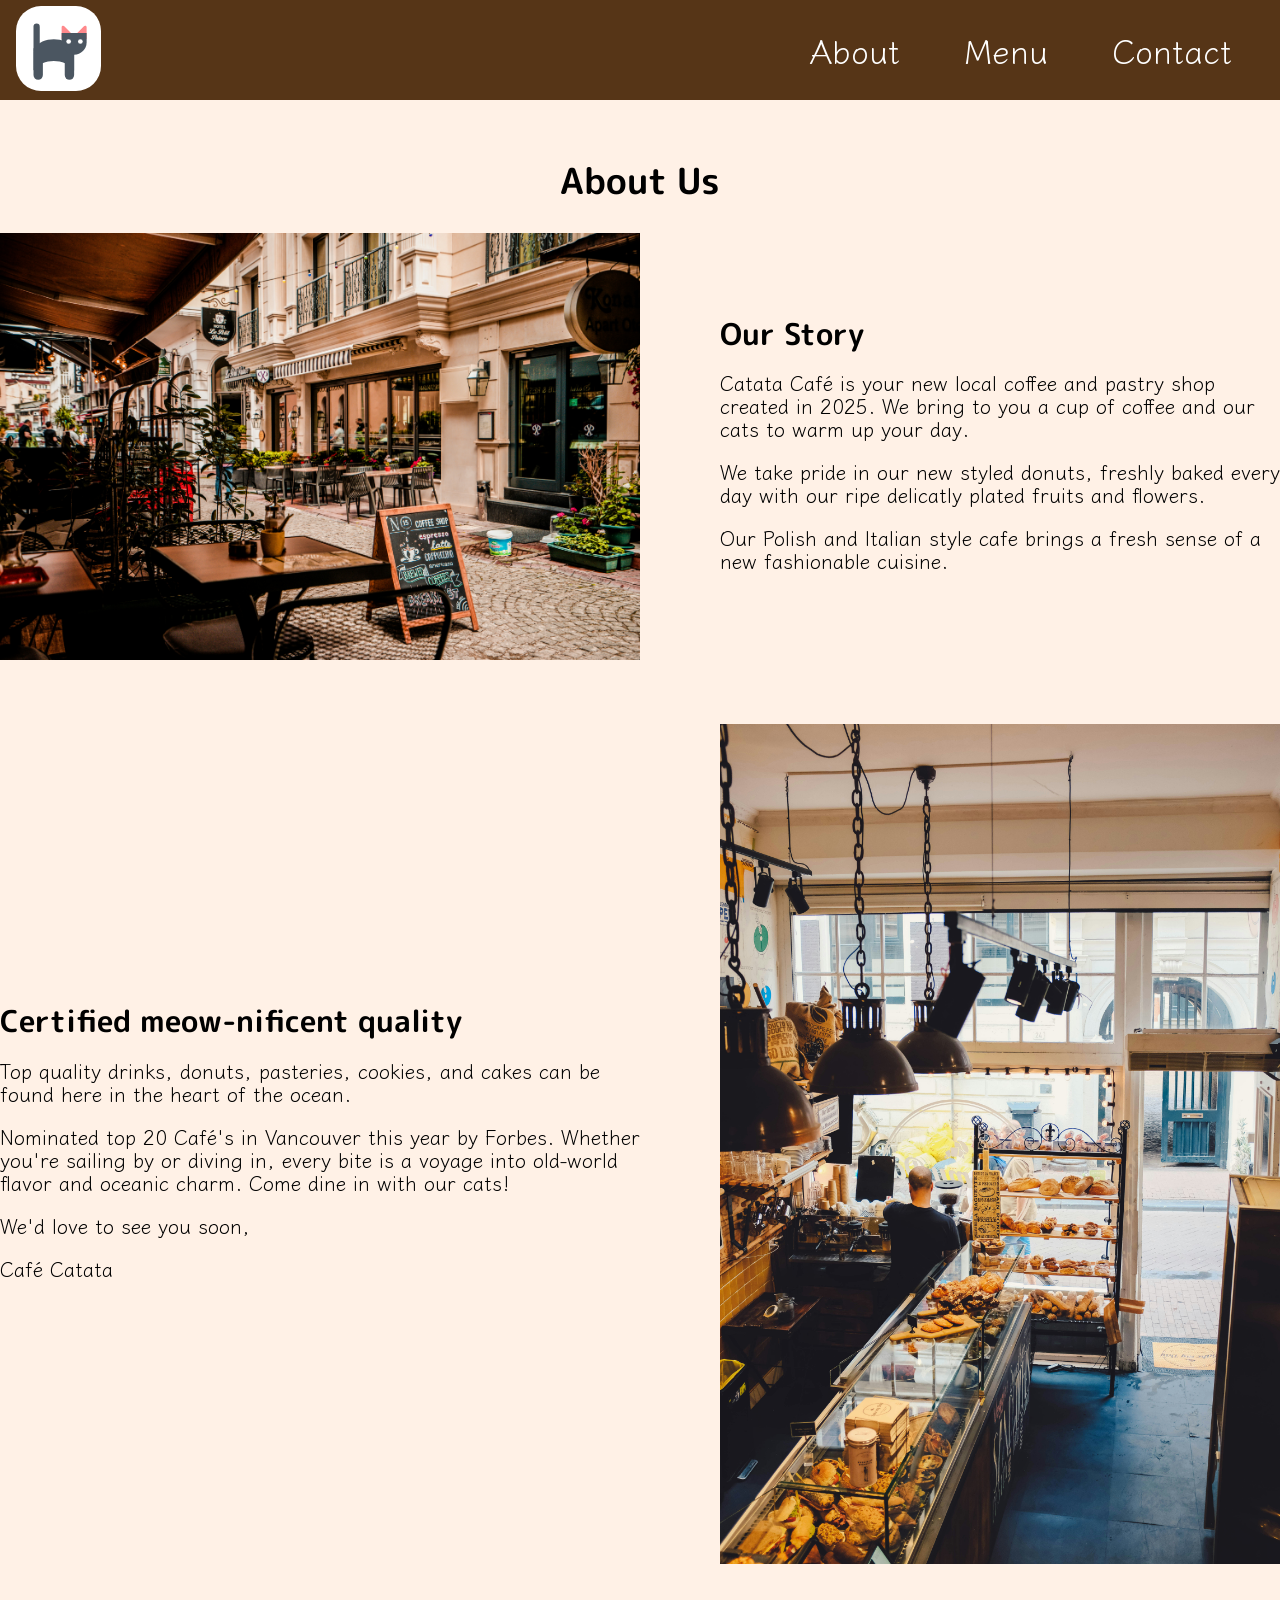
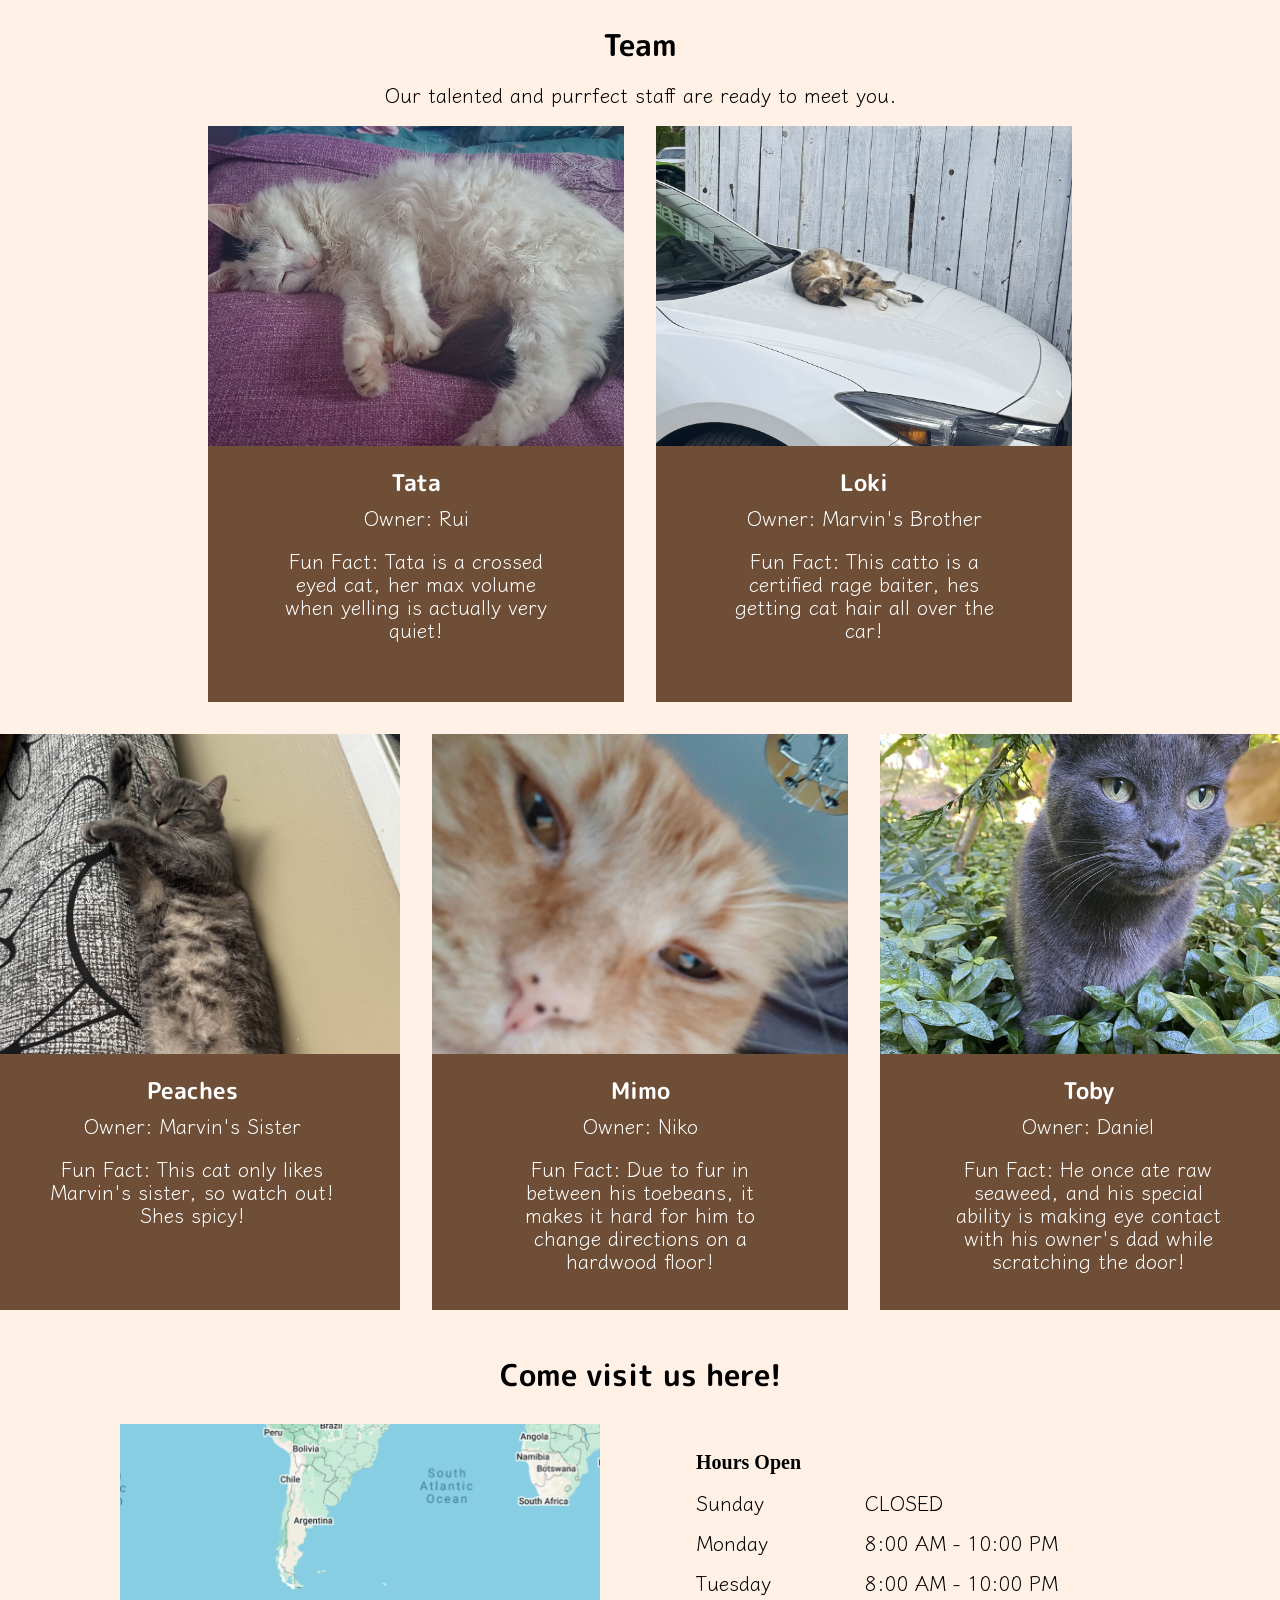
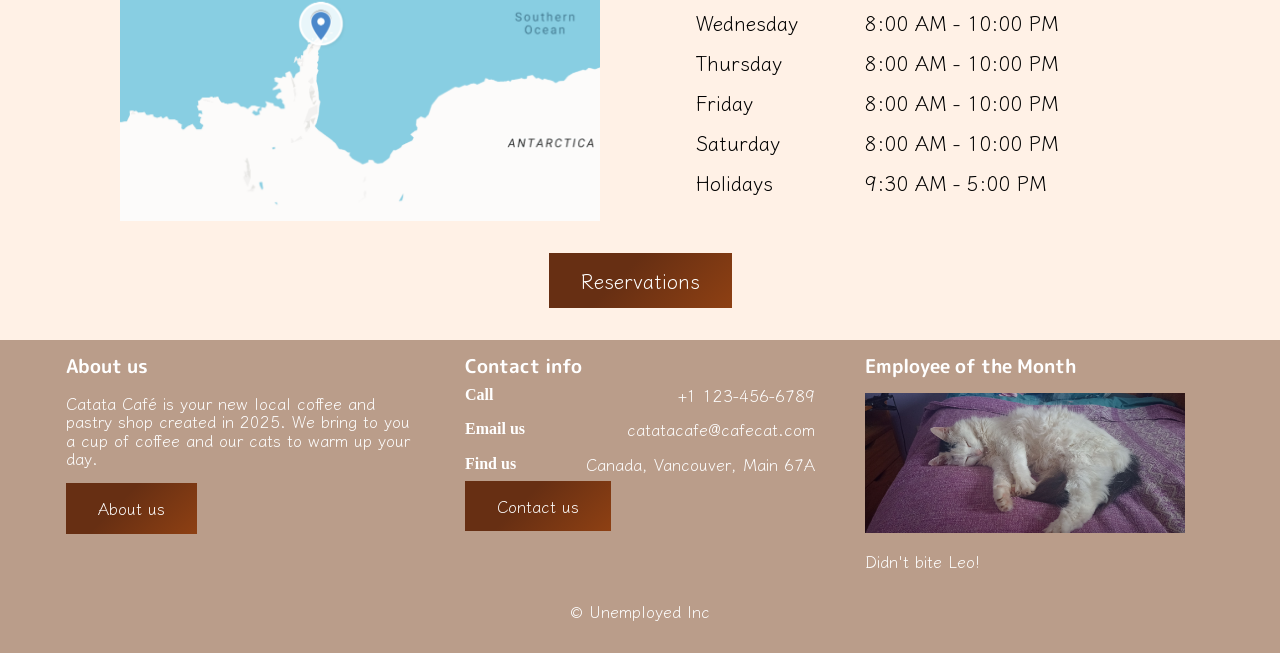
==== commit 63ee2dc3: "Updated styles.css" ====
--- a/about.html
+++ b/about.html
@@ -204,7 +204,7 @@
                 <h3>Contact info</h3>
                 <section  class="contactFoot">
                     <h4 class="contacter">Call</h4>
-                    <p class="contacter">+1 (604) 362-0619</p>
+                    <p class="contacter">+1 123-456-6789</p>
                 </section>
                 <section  class="contactFoot">
                     <h4 class="contacter">Email us</h4>
--- a/styles/styles.css
+++ b/styles/styles.css
@@ -91,6 +91,7 @@
 .nav-menu{
     display: none;
     z-index: 98;
+
 }
 
 .nav-menu a{
@@ -121,7 +122,10 @@
 
     margin: 0;
     padding: 0;
-}
+
+
+}
+
 
 /* Nav Button */
 .hamenu{
@@ -404,27 +408,15 @@
 
 /* Menu mobile - Dylan */
 
-.menu_food{
+.menuFood{
   display: none;
 }
 
-/* .menu_drinks{
-  display: none;
-} */
-
-.show-drinks{
-  display: block;
-}
-
-.show-food{
-  display: block;
-}
-
-.menu_drinks h2, .menu_drinks p, .menu_food h2, .menu_food p{
+.menuDrinks h2, .menuDrinks p, .menuFood h2, .menuFood p{
   text-align: center;
 }
 
-.menu_drinks h4, .menu_food h4{
+.menuDrinks h4, .menuFood h4{
   margin: 0.5rem;
 }
 
@@ -450,49 +442,89 @@
 
 /* Contact us - Mobile */
 
-.contact_us_page p{
+.contactUsPage p{
   margin: 0.5rem 0rem 0.5rem 0rem;
 }
 
-.contact_info{
+.contactUsPage{
+  margin-bottom: 3rem;
+}
+
+.contactInfo{
   margin-top: 1rem;
   margin-bottom: 3rem;
 }
 
-.contact_info h2{
+.contactInfo h2{
   margin-bottom: 0.5rem;
 }
 
-.single_contact_info{
+.singleContactInfo{
   display: flex;
   align-items: baseline;
   gap: 1em;
 }
 
-/* Form Stuff */
-
-.form_input{
+/* Form Input Fields */
+
+.formInput{
   color: antiquewhite;
   background-color: #9F6D4F;
   padding: 2rem 5rem 1rem 5rem;
   border-radius: 2rem;
 }
 
-.form_input_single{
+.formInputSingle{
   display: flex;
   flex-direction: column;
   text-align: left;
   gap: 0.5em;
 }
 
-.form_input_section{
+.formInputSection{
   display: flex;
   flex-direction: column;
   gap: 1rem;
 }
 
-
-
+/* navigation footer for all web pages */
+footer {
+  background-color: #BA9D8A;
+  color: white;
+  bottom: 0;
+}
+
+.navFooter { 
+  display: flex; 
+  flex-direction: column;
+  justify-content: space-evenly;
+  text-align: left;
+}
+
+
+.footArticle {
+  width: 350px;
+}
+/* space between div articles */
+.contactFoot {
+  display: flex;
+  justify-content: space-between;
+}
+
+.catOfTheMonth img{
+  margin-top: 15px;
+  width: 20rem;
+}
+
+.contacter {
+  margin-top: 8px;
+  margin-bottom: 8px;
+}
+
+.footerCopy{
+  text-align: center;
+  padding: 1rem;
+}
 
 /* Desktop Styles */
 @media(min-width: 43.75rem){
@@ -729,55 +761,40 @@
       display: flex;
       gap: 2rem;
     }
-    /* navigation footer for all web pages */
-    .navFooter { 
-     
-      display: flex; 
-      justify-content: space-evenly;
+
+    /* Contact Page Desktop */
+
+    .contactUsPage{
+      display: flex;
+      gap: 10rem;
+      margin-top: 2rem;
+      align-items: center;
+    }
+
+    .formInputSection h2{
       text-align: center;
     }
 
-    footer {
-      background-color: #BA9D8A;
-      color: white;
+    /* Footer - Desktop Styles */
+    
+    .navFooter{
+      flex-direction: row;
     }
 
     .navFooter h3 {
       justify-content: space-between;
     }
 
-    .footArticle {
-      width: 350px;
-    }
-    /* space between div articles */
-    .contactFoot {
     
-      display: flex;
-      justify-content: space-between;
-
-    }
-
-    .catOfTheMonth img{
-      margin-top: 15px;
-      width: 20rem;
-    }
-
-    .contacter {
-      margin-top: 8px;
-      margin-bottom: 8px;
-    }
     
 }
+
+
+
 
 /* For all webpages */
 /* Footer Styling */
-.footerCopy{
-    bottom: 0;
-    text-align: center;
-    padding: 1rem;
-    margin-top: 3rem;
-}
-
-
-
-
+
+
+
+
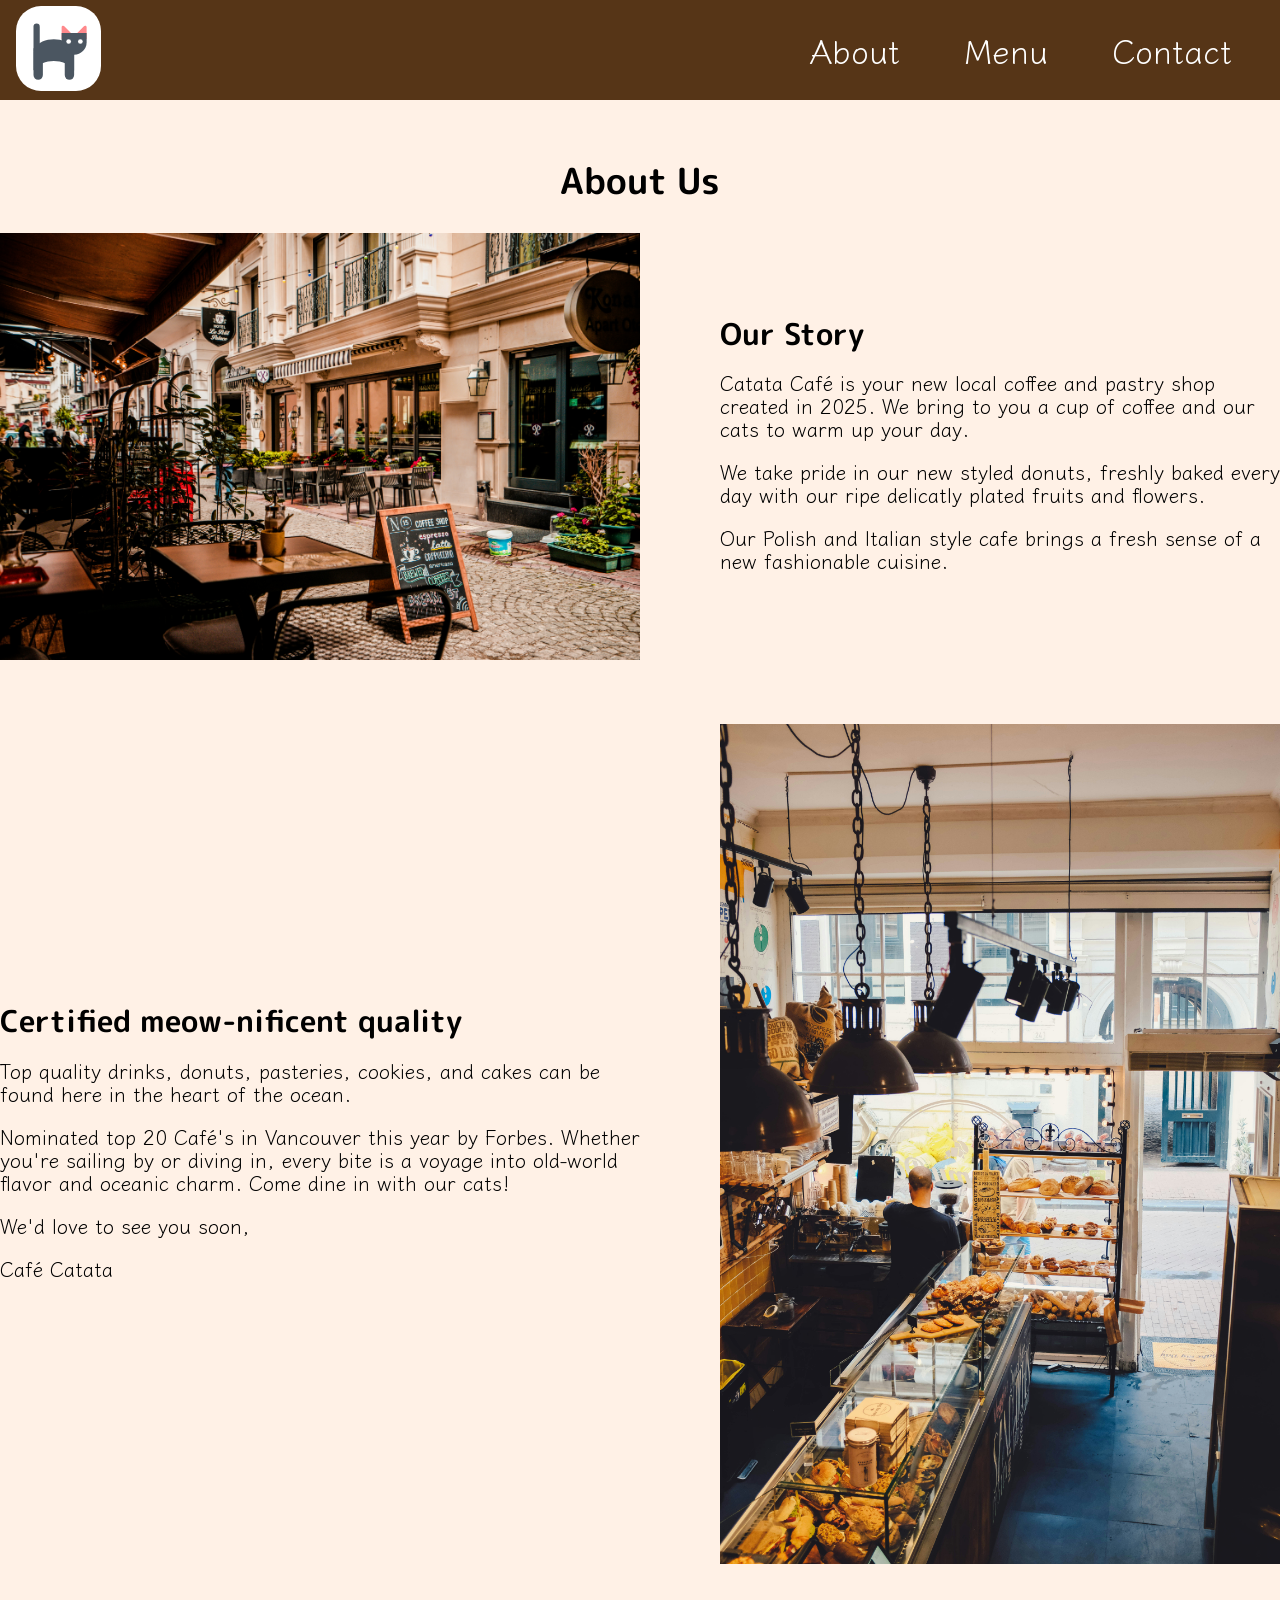
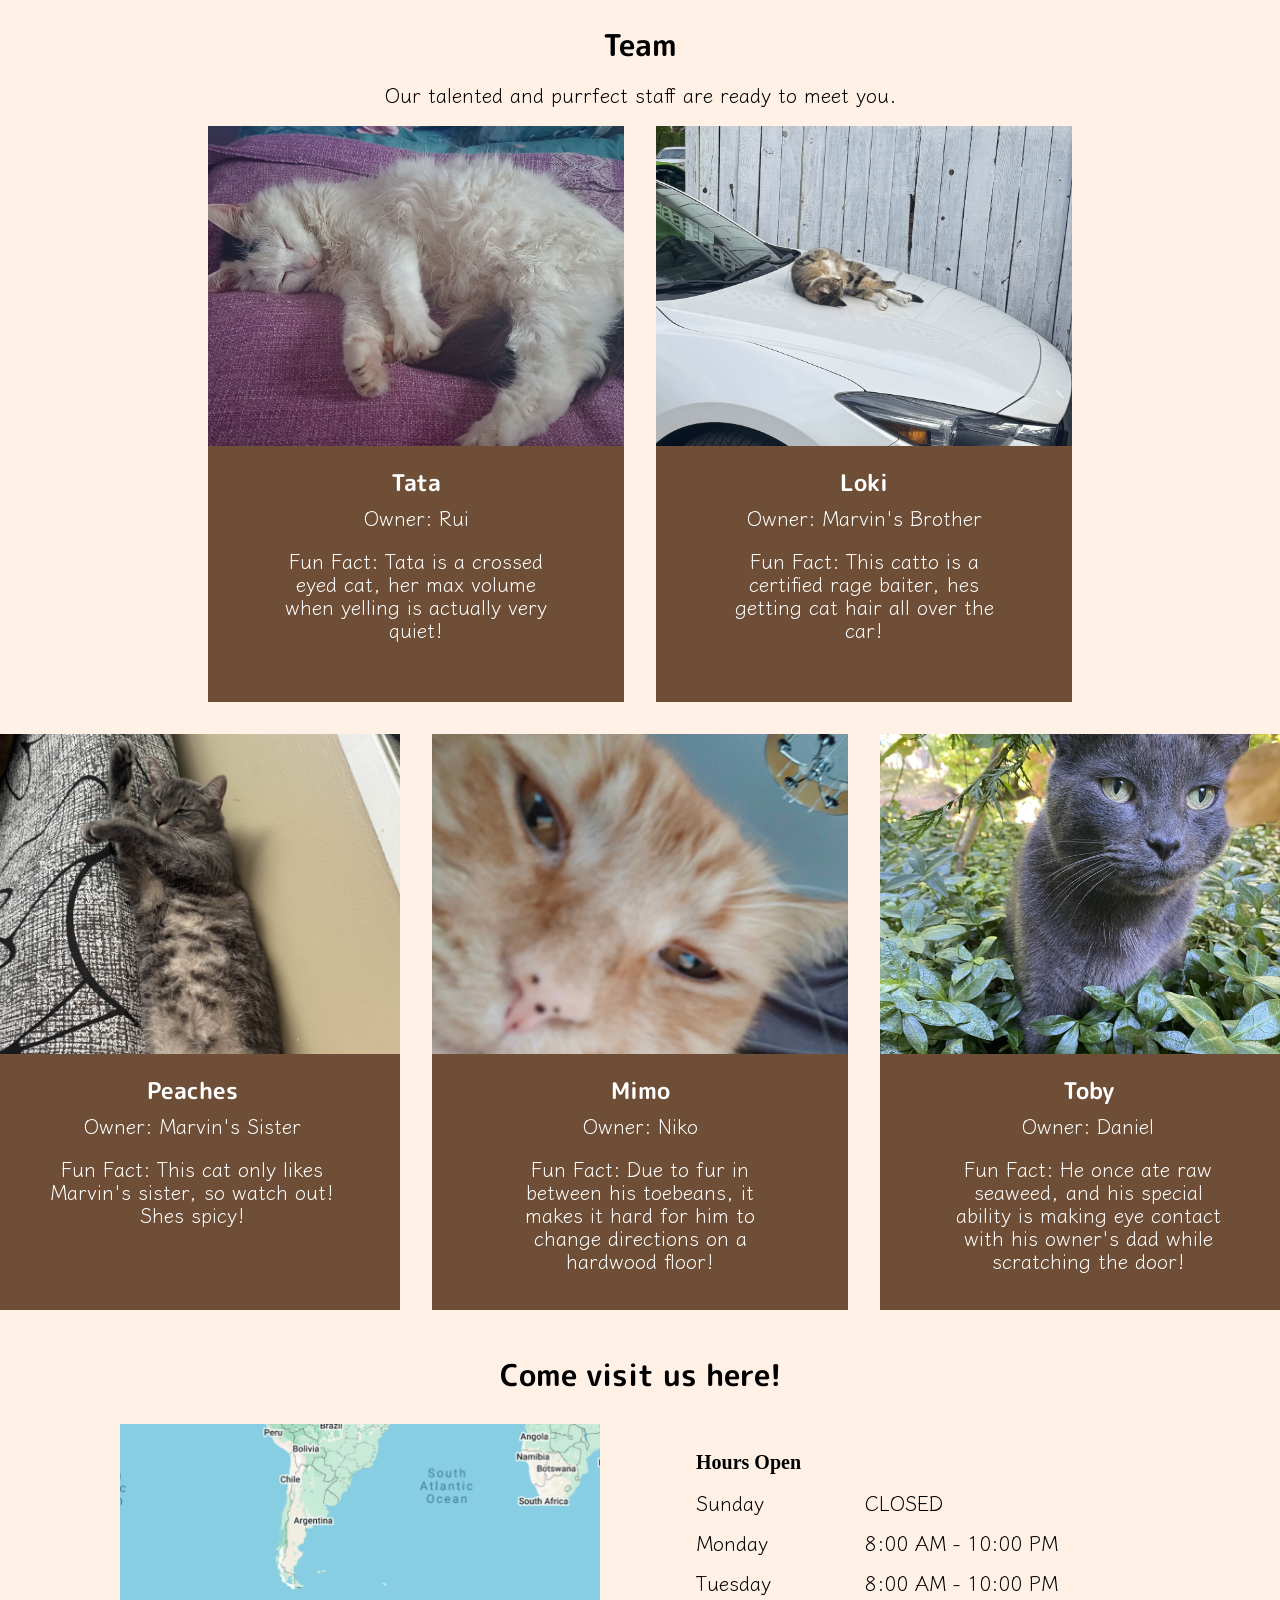
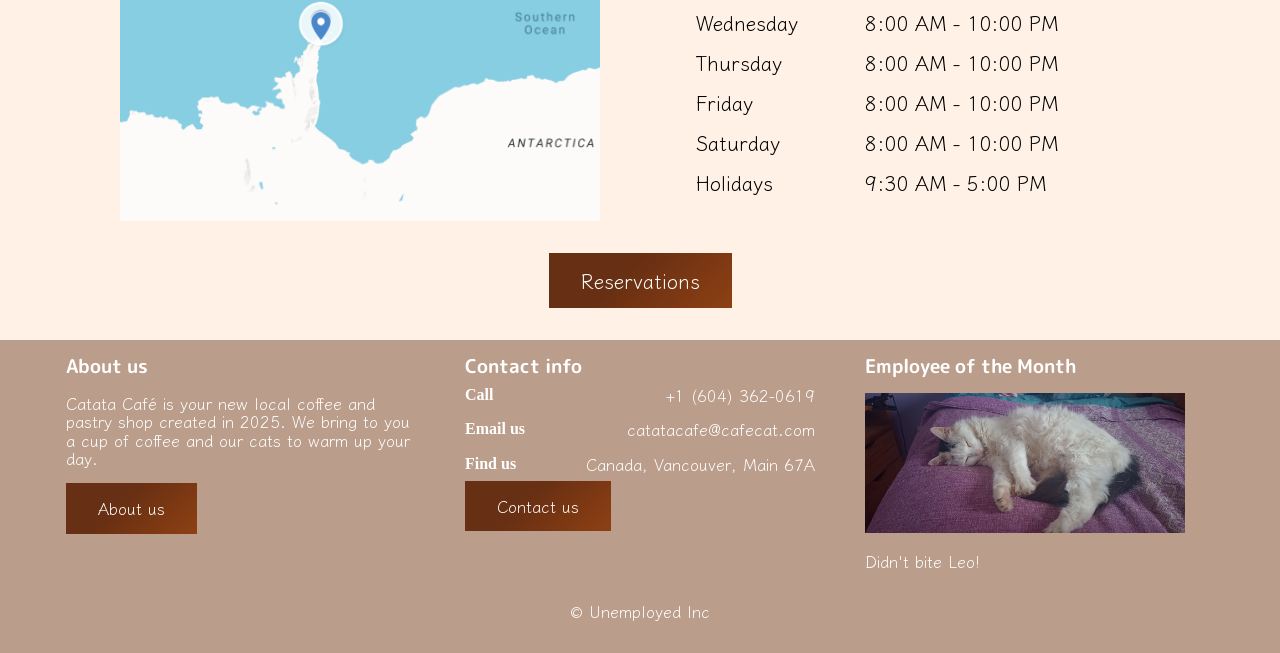
==== commit d4ad08aa: "Merge branch 'main' into len-branch" ====
--- a/about.html
+++ b/about.html
@@ -204,7 +204,7 @@
                 <h3>Contact info</h3>
                 <section  class="contactFoot">
                     <h4 class="contacter">Call</h4>
-                    <p class="contacter">+1 123-456-6789</p>
+                    <p class="contacter">+1 (604) 362-0619</p>
                 </section>
                 <section  class="contactFoot">
                     <h4 class="contacter">Email us</h4>
--- a/styles/styles.css
+++ b/styles/styles.css
@@ -91,7 +91,6 @@
 .nav-menu{
     display: none;
     z-index: 98;
-
 }
 
 .nav-menu a{
@@ -122,10 +121,7 @@
 
     margin: 0;
     padding: 0;
-
-
-}
-
+}
 
 /* Nav Button */
 .hamenu{
@@ -408,15 +404,27 @@
 
 /* Menu mobile - Dylan */
 
-.menuFood{
+.menu_food{
   display: none;
 }
 
-.menuDrinks h2, .menuDrinks p, .menuFood h2, .menuFood p{
+/* .menu_drinks{
+  display: none;
+} */
+
+.show-drinks{
+  display: block;
+}
+
+.show-food{
+  display: block;
+}
+
+.menu_drinks h2, .menu_drinks p, .menu_food h2, .menu_food p{
   text-align: center;
 }
 
-.menuDrinks h4, .menuFood h4{
+.menu_drinks h4, .menu_food h4{
   margin: 0.5rem;
 }
 
@@ -491,7 +499,6 @@
 footer {
   background-color: #BA9D8A;
   color: white;
-  bottom: 0;
 }
 
 .navFooter { 
@@ -522,6 +529,7 @@
 }
 
 .footerCopy{
+  bottom: 0;
   text-align: center;
   padding: 1rem;
 }
@@ -787,14 +795,4 @@
 
     
     
-}
-
-
-
-
-/* For all webpages */
-/* Footer Styling */
-
-
-
-
+}
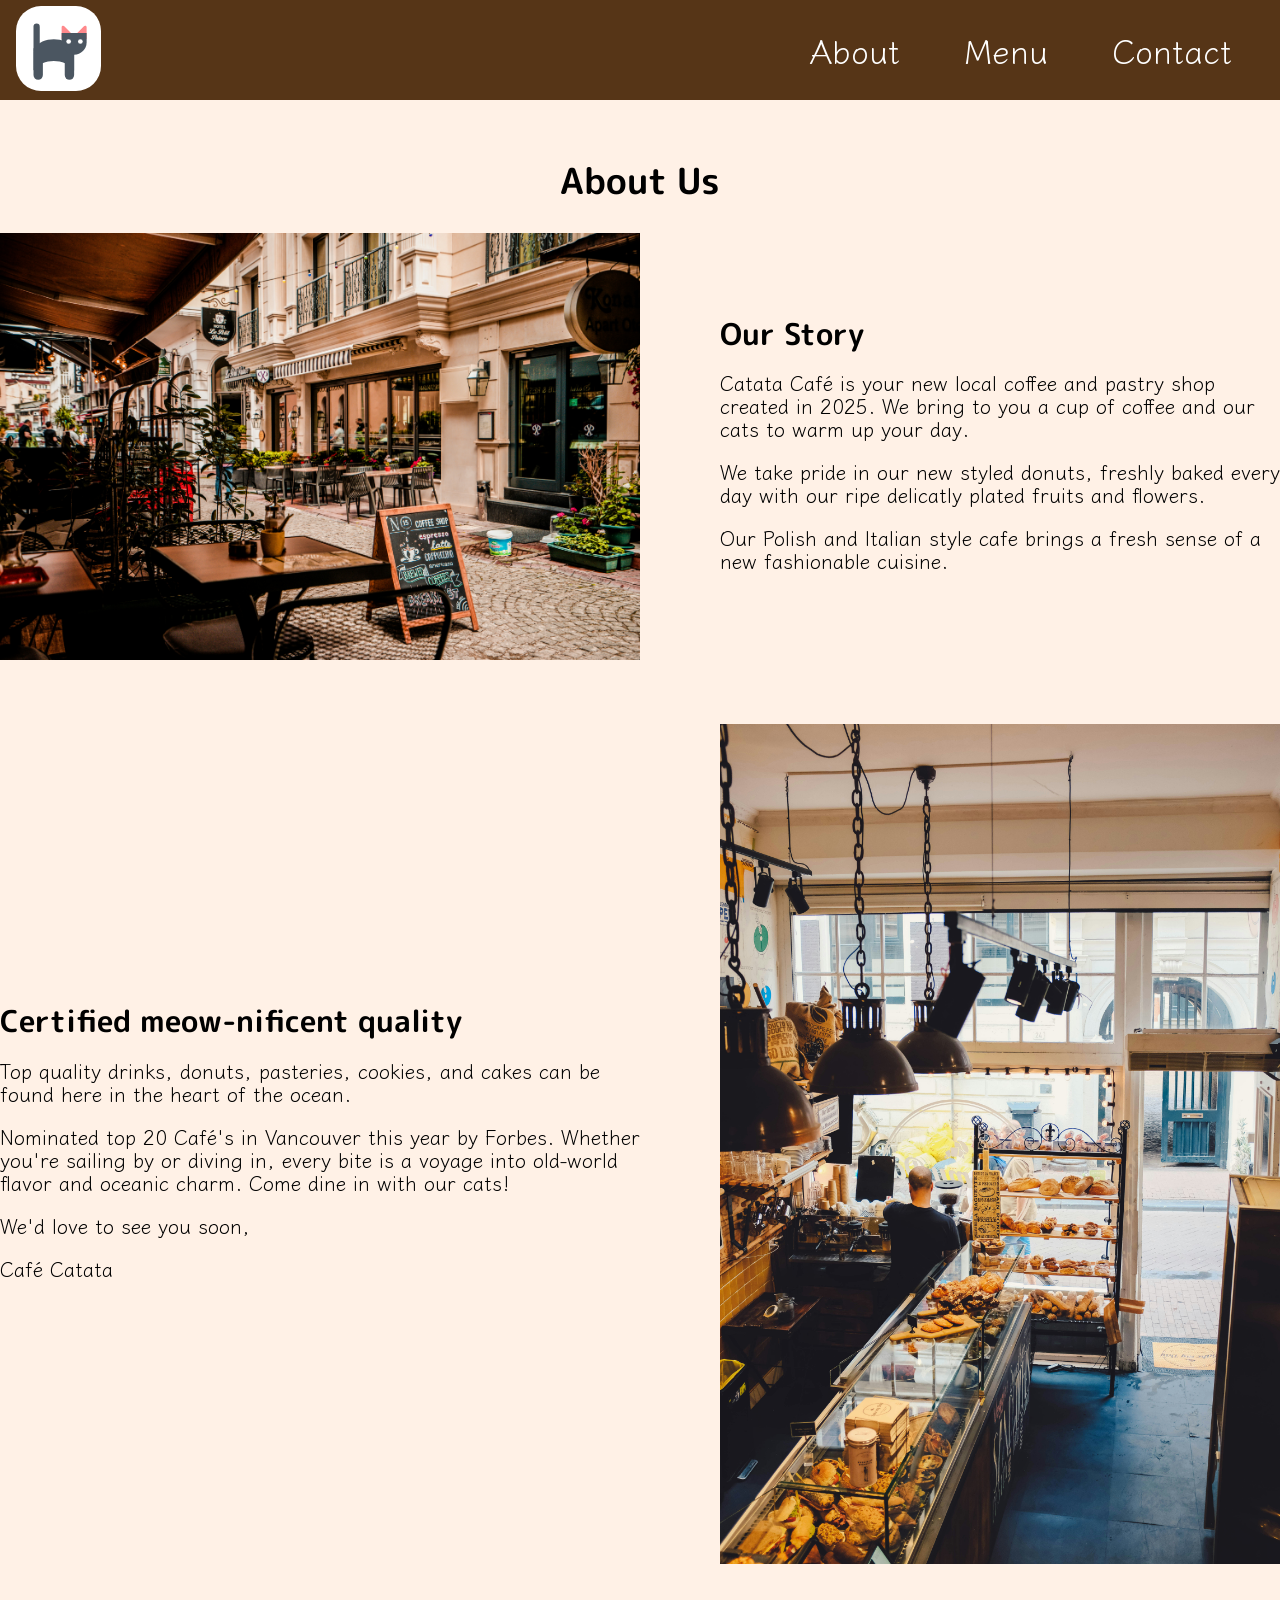
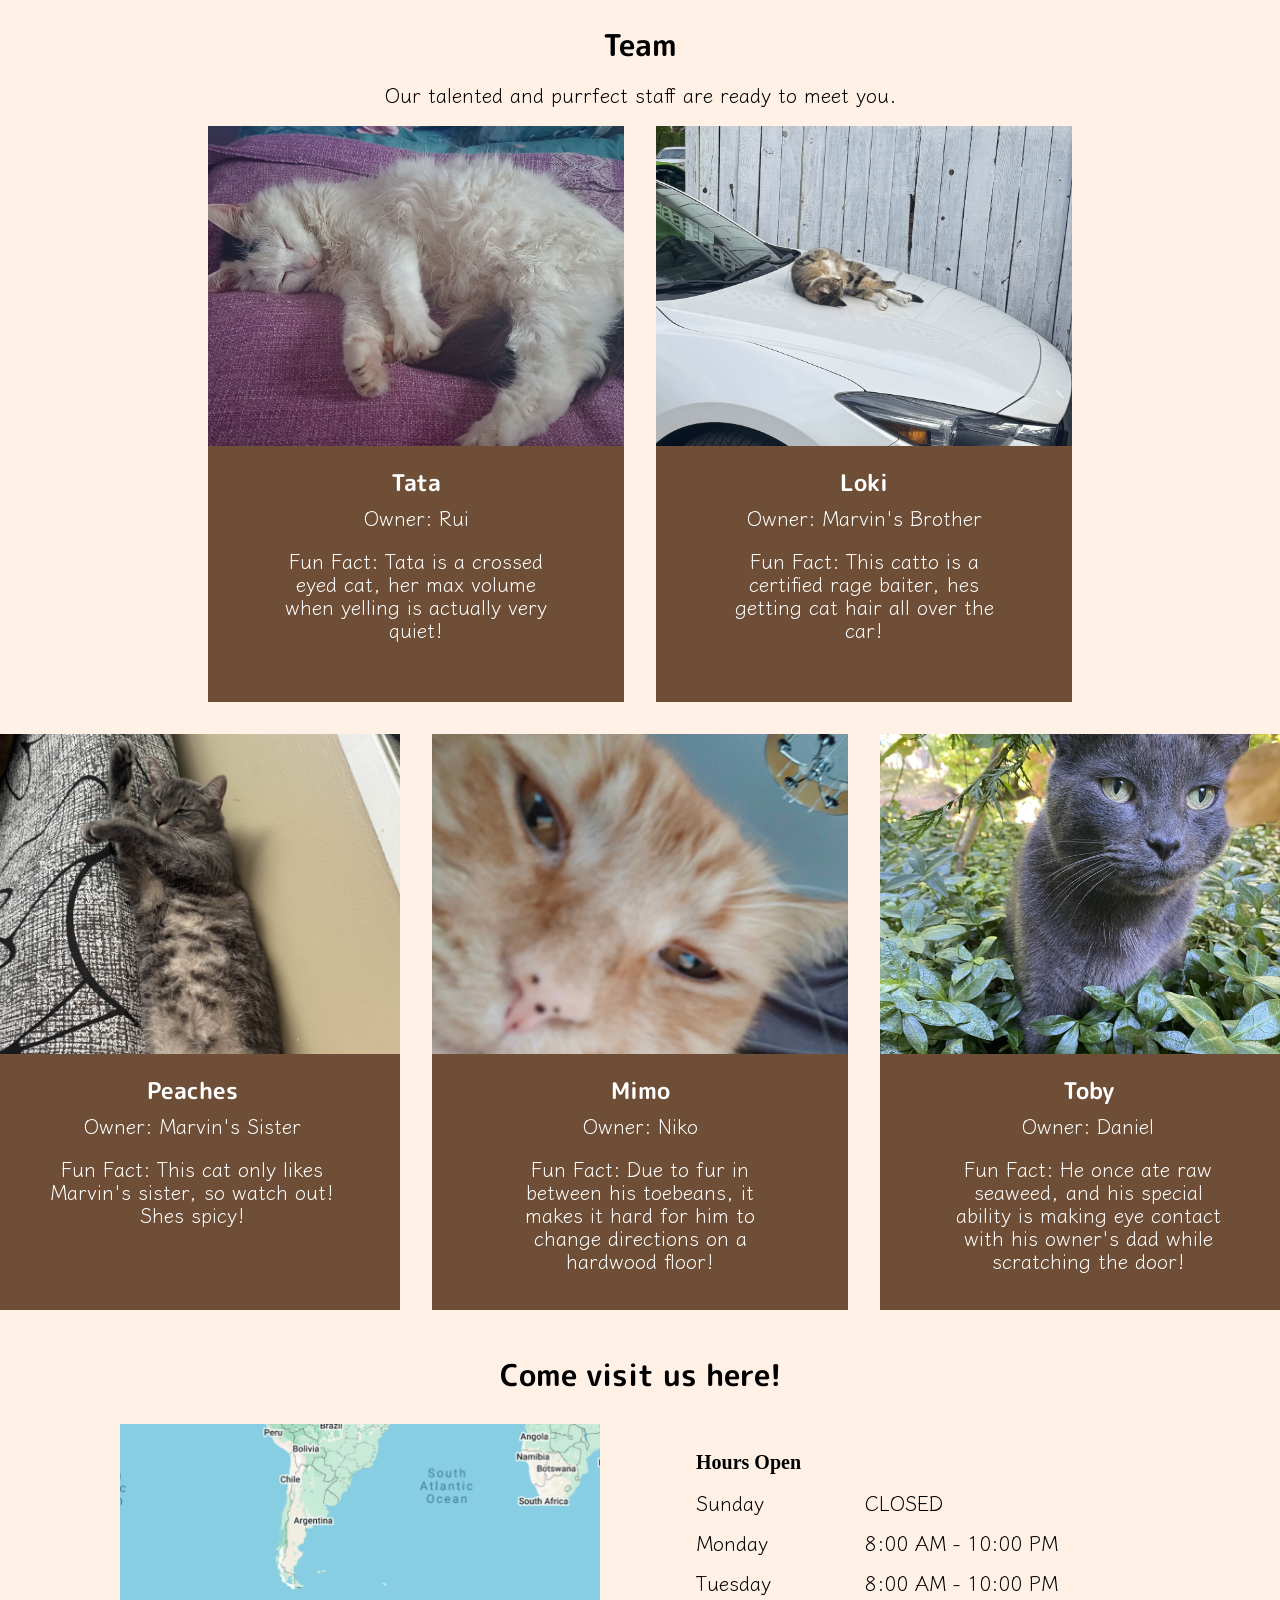
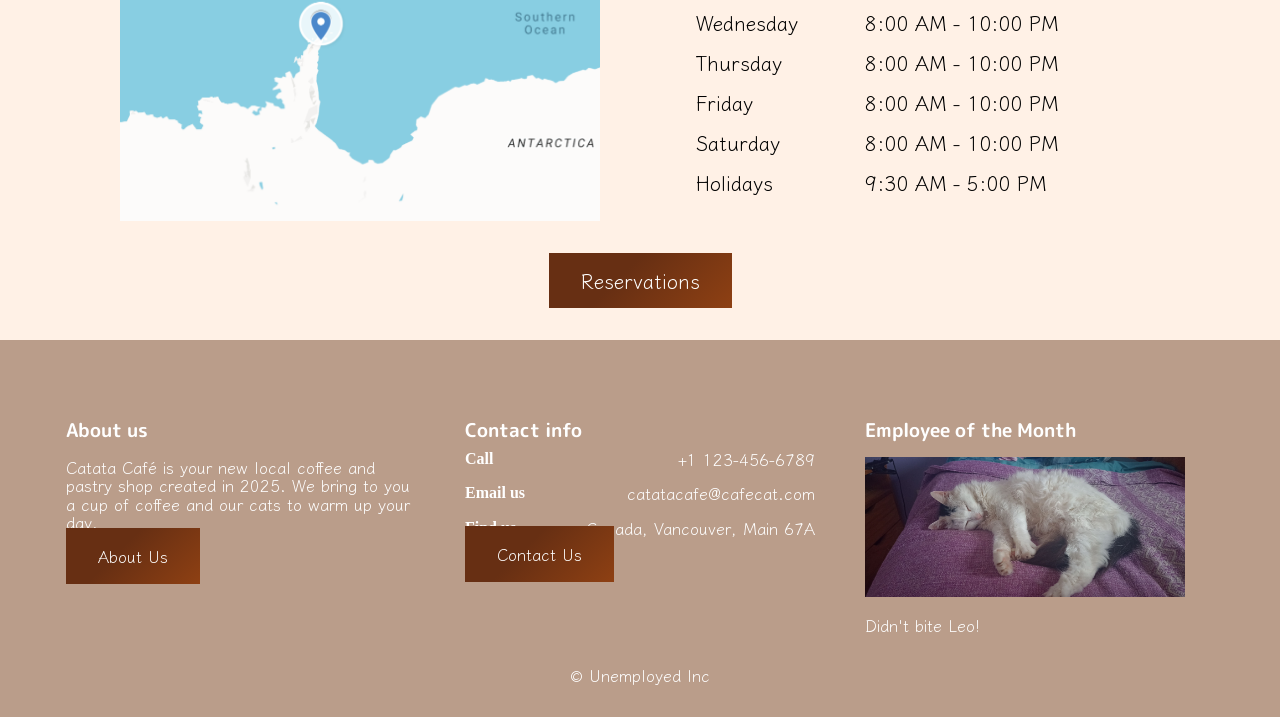
==== commit 05f6cf18: "Changed Buttons and Anchor tags" ====
--- a/about.html
+++ b/about.html
@@ -27,11 +27,11 @@
             </ul>
         </nav>
 
-        <button type="button" id="nav_button" class="hamenu">
+        <div type="button" id="nav_button" class="hamenu">
             <div class="bar1"></div>
             <div class="bar2"></div>
             <div class="bar3"></div>
-        </button>
+        </div>
 
         <h1>
             About Us
@@ -180,10 +180,8 @@
                 </table>
             </div>
 
-            <a href="./contact.html">
-                <button type="button" class="cat_button">
-                    Reservations
-                </button>
+            <a href="./contact.html" class="cat_button">
+                Reservations
             </a>
             
         </article>
@@ -196,15 +194,15 @@
             <article class="footArticle">
                 <h3>About us</h3>
                 <p> Catata Café is your new local coffee and pastry shop created in 2025. We bring to you a cup of coffee and our cats to warm up your day.</p>
-                <a href="./about.html">
-                    <button type="button" class="cat_button">About us</button>
+                <a href="./about.html" class="cat_button">
+                    About Us
                 </a>
             </article>
             <article class="footArticle">
                 <h3>Contact info</h3>
                 <section  class="contactFoot">
                     <h4 class="contacter">Call</h4>
-                    <p class="contacter">+1 (604) 362-0619</p>
+                    <p class="contacter">+1 123-456-6789</p>
                 </section>
                 <section  class="contactFoot">
                     <h4 class="contacter">Email us</h4>
@@ -214,8 +212,8 @@
                     <h4 class="contacter">Find us</h4>
                     <p class="contacter">Canada, Vancouver, Main 67A</p>
                 </section>
-                                <a href="./contact.html">
-                    <button type="button" class="cat_button">Contact us</button>
+                <a href="./contact.html" class="cat_button">
+                   Contact Us
                 </a>
             </article>
             <article class="footArticle">
--- a/styles/styles.css
+++ b/styles/styles.css
@@ -91,6 +91,7 @@
 .nav-menu{
     display: none;
     z-index: 98;
+
 }
 
 .nav-menu a{
@@ -121,7 +122,10 @@
 
     margin: 0;
     padding: 0;
-}
+
+
+}
+
 
 /* Nav Button */
 .hamenu{
@@ -199,7 +203,9 @@
 
 .monthly_special, .featured_menu, .store_mascots{
   margin-top: 1rem;
-}
+  margin-bottom: 4rem;
+}
+
 
 .monthly_special h2, .featured_menu h2, .store_mascots h2{
   margin-top: 2rem;
@@ -311,6 +317,7 @@
   background-position: center;
   width: 100%;
   height: 45rem;
+  margin-top: 4rem;
 }
 
 /* About Page - Marco */
@@ -404,29 +411,22 @@
 
 /* Menu mobile - Dylan */
 
-.menu_food{
+.menuFood{
   display: none;
 }
 
-/* .menu_drinks{
-  display: none;
-} */
-
-.show-drinks{
-  display: block;
-}
-
-.show-food{
-  display: block;
-}
-
-.menu_drinks h2, .menu_drinks p, .menu_food h2, .menu_food p{
+.menuDrinks h2, .menuDrinks p, .menuFood h2, .menuFood p{
   text-align: center;
 }
 
-.menu_drinks h4, .menu_food h4{
+.menuDrinks h4, .menuFood h4{
   margin: 0.5rem;
 }
+
+.menu_button_layout{
+    display: flex;
+    flex-direction: column;
+  }
 
 .food_article img{
   width: 15rem;
@@ -499,6 +499,7 @@
 footer {
   background-color: #BA9D8A;
   color: white;
+  bottom: 0;
 }
 
 .navFooter { 
@@ -506,6 +507,7 @@
   flex-direction: column;
   justify-content: space-evenly;
   text-align: left;
+  margin-top: 4rem;
 }
 
 
@@ -529,7 +531,6 @@
 }
 
 .footerCopy{
-  bottom: 0;
   text-align: center;
   padding: 1rem;
 }
@@ -625,6 +626,7 @@
       gap: 3rem;
     }
 
+
 /* Carousol Desktop */
 
     .slider {
@@ -760,7 +762,7 @@
 
     /* Menu Desktop - Dylan */
     .menu_button_layout{
-      display: flex;
+      flex-direction: row;
       width: 50rem;
       justify-content: space-around;
     }
@@ -795,4 +797,4 @@
 
     
     
-}+}
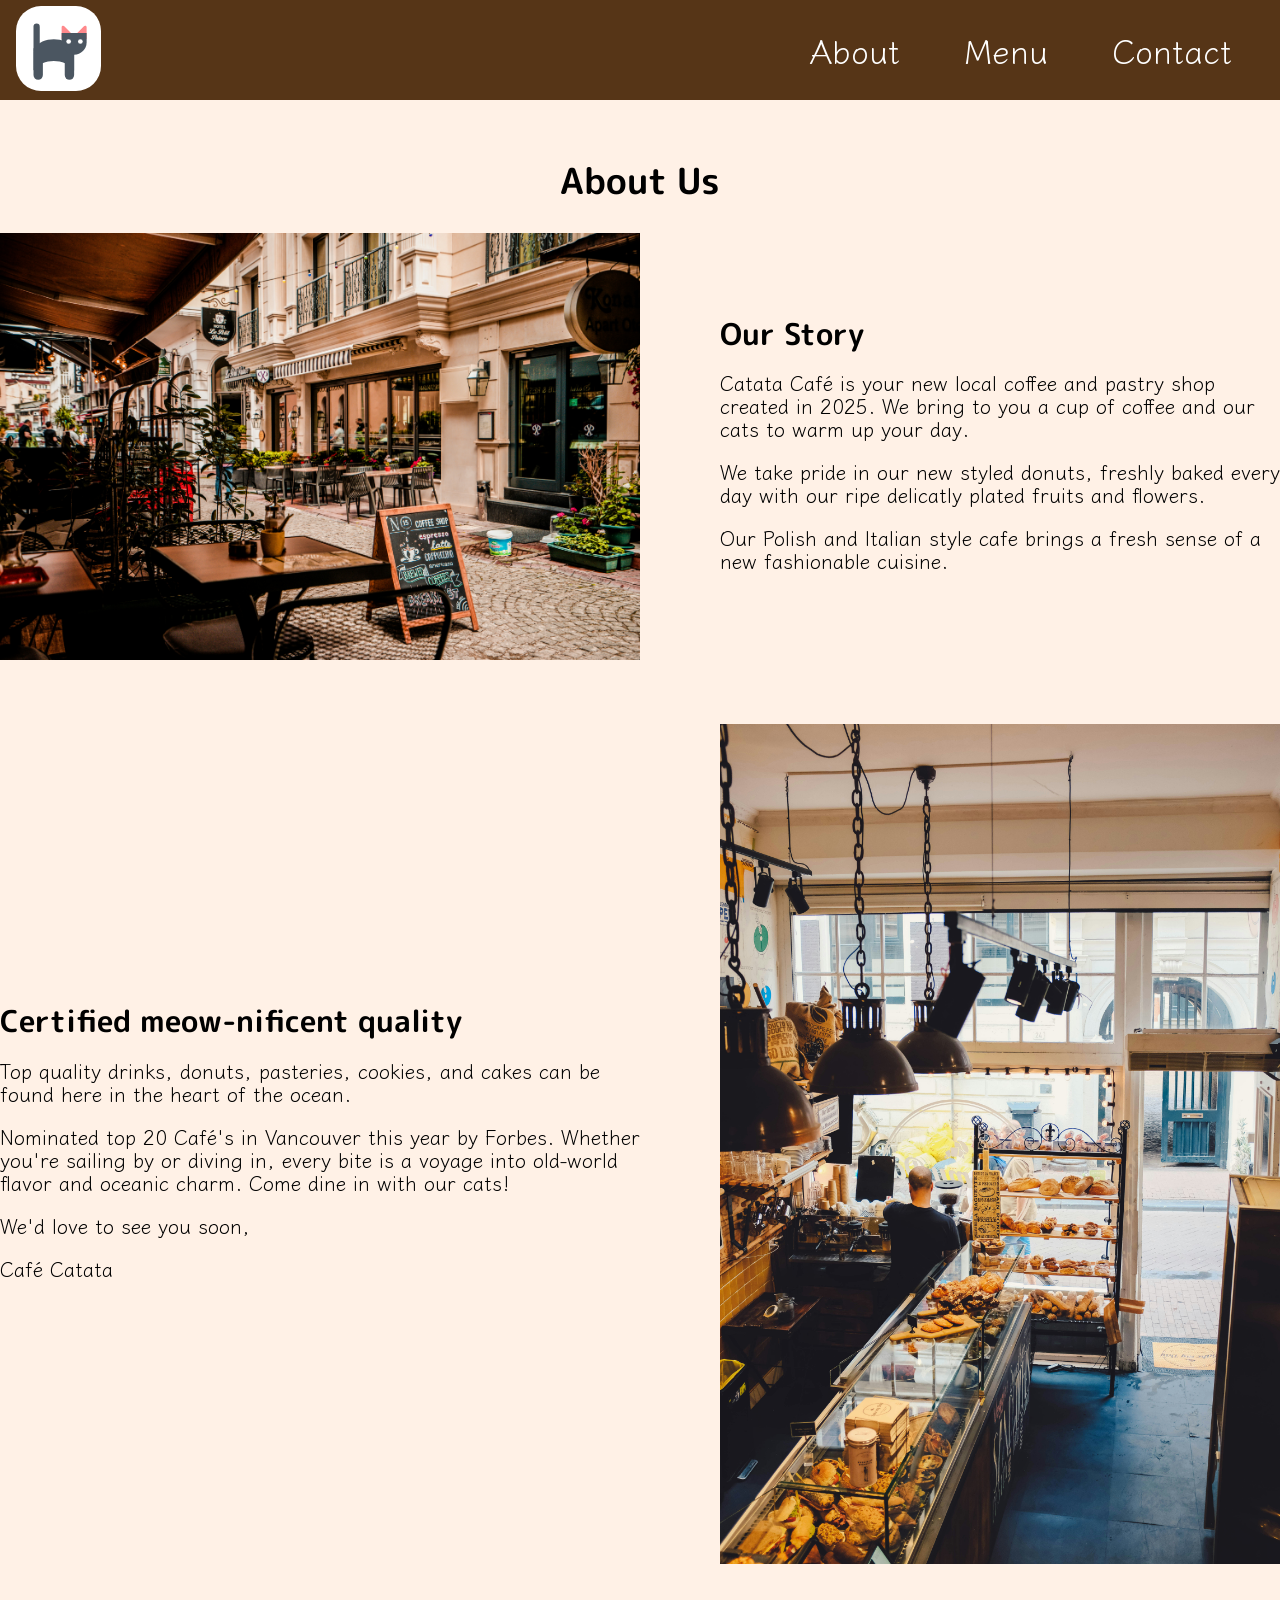
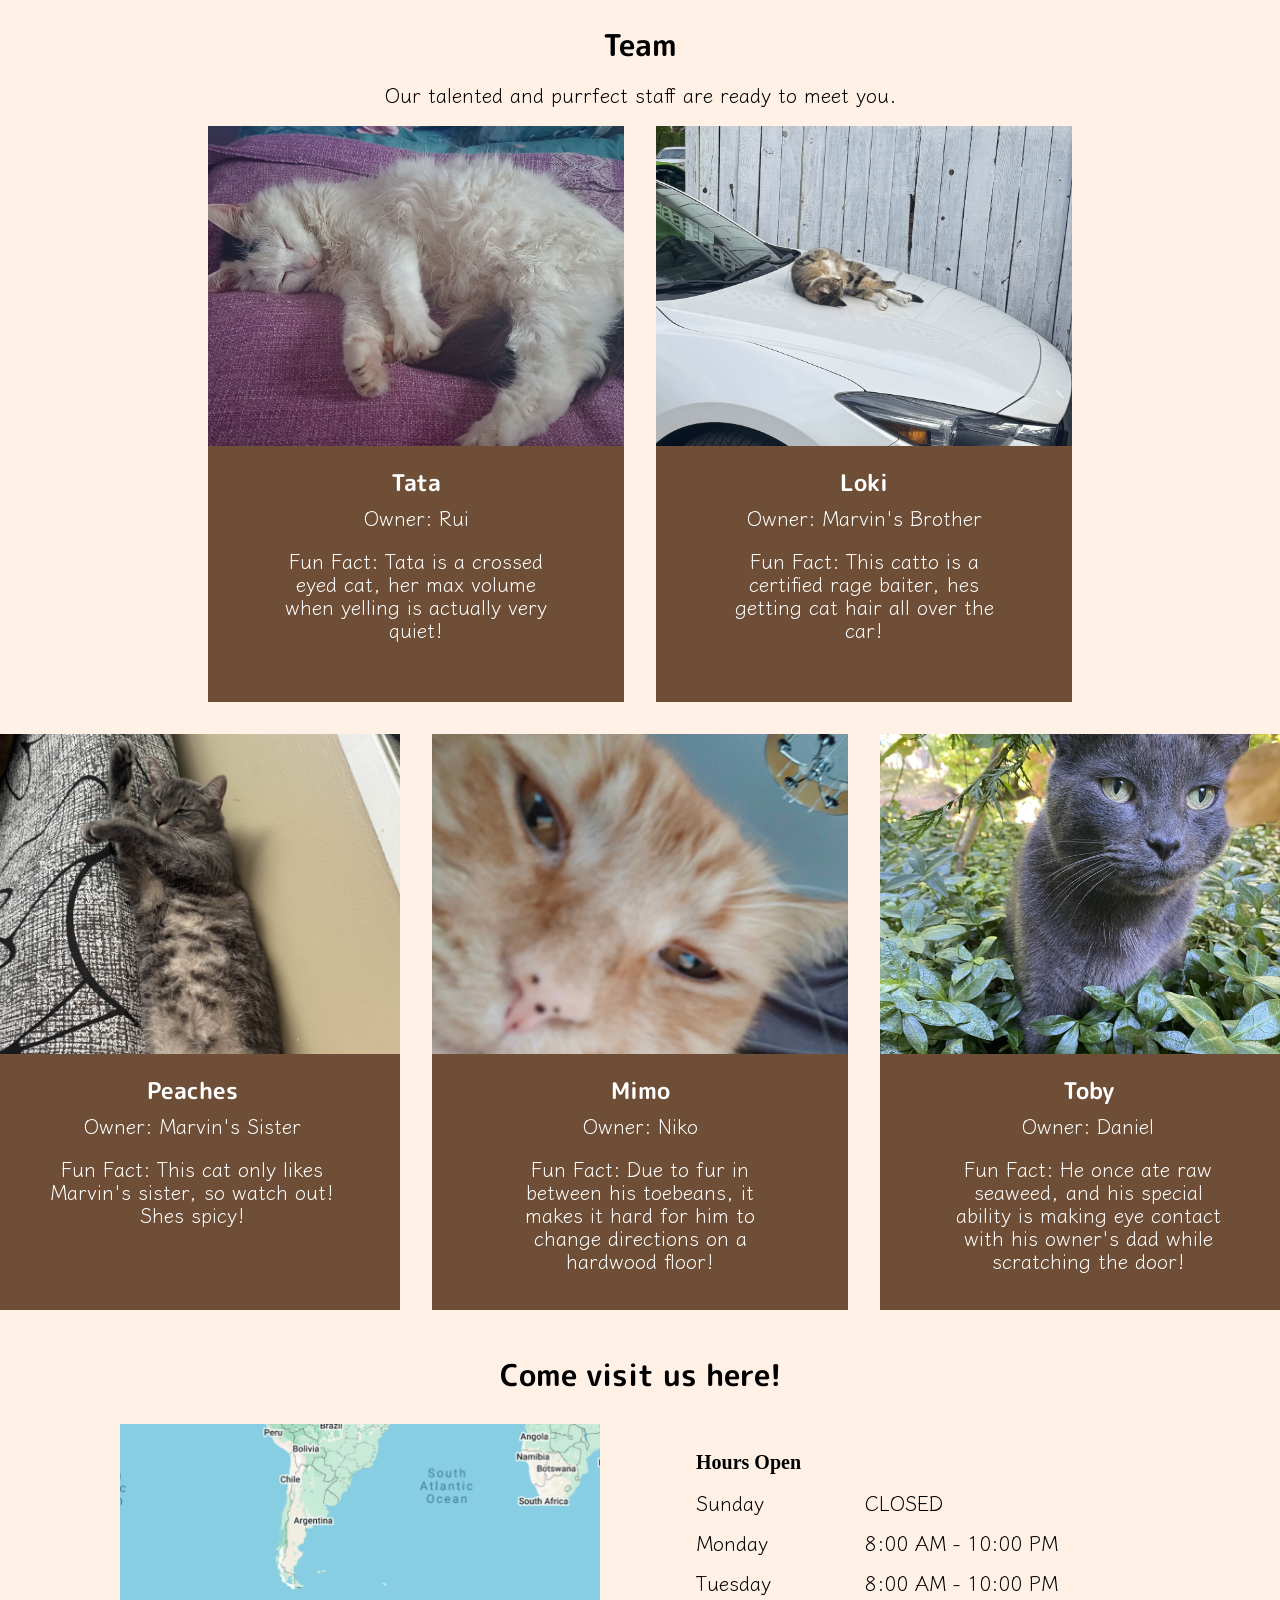
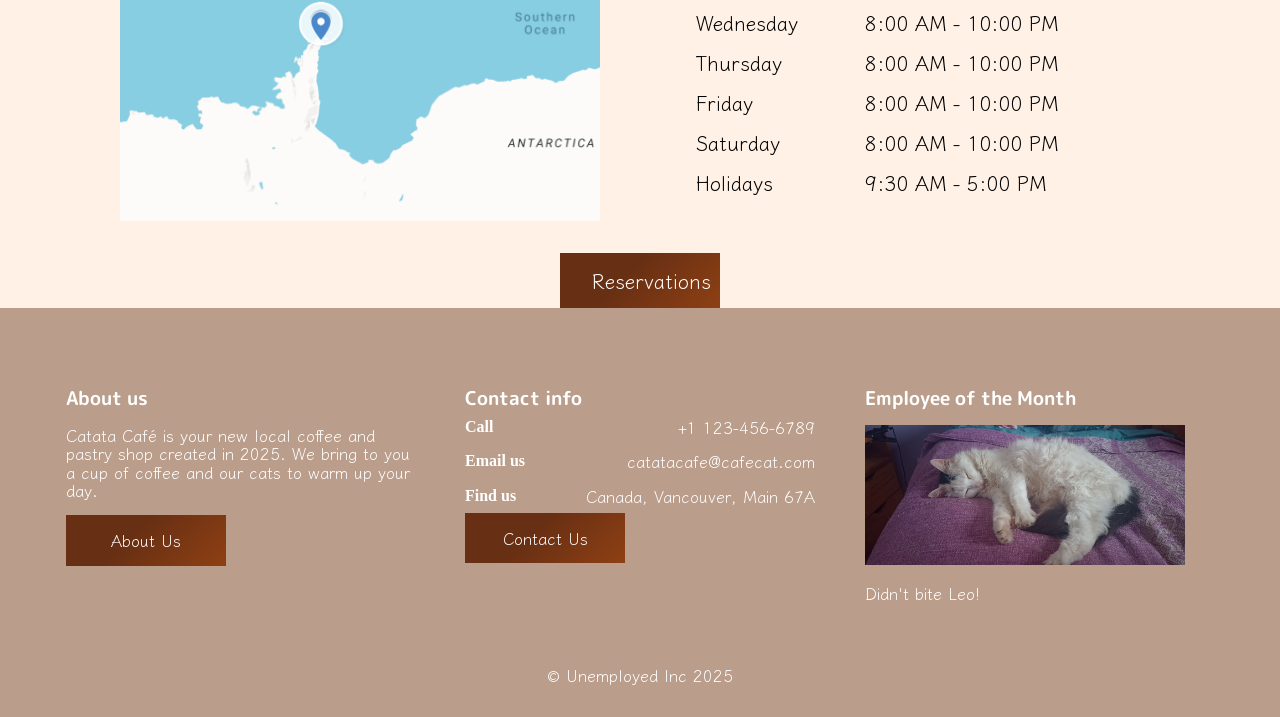
==== commit d2d20519: "Fixed a lot of semantic errors" ====
--- a/about.html
+++ b/about.html
@@ -11,7 +11,7 @@
     <link rel="preconnect" href="https://fonts.gstatic.com" crossorigin>
     <link href="https://fonts.googleapis.com/css2?family=Klee+One&family=M+PLUS+Rounded+1c&display=swap" rel="stylesheet">
     <!-- Favicon -->
-    <link rel="icon" href="media/cat_favi.png" sizes="32x32"/>
+    <link rel="icon" href="media/cat_favi.png" sizes="32x32">
     <title>Catata Café</title>
 </head>
 
@@ -219,13 +219,13 @@
             <article class="footArticle">
                 <h3>Employee of the Month</h3>
                 <article class="catOfTheMonth">
-                    <img src="media/cats/Tata.jpg">
+                    <img src="media/cats/Tata.jpg" alt="A Cat named Tata">
                 </article>
                 <p>Didn't bite Leo!</p>
             </article>
         </section>
 
-            <p>&copy Unemployed Inc</p>
+            <p>&#169; Unemployed Inc 2025</p>
     </footer>
     <!-- Javascript -->
     <script src="/scripts/script.js"></script>
--- a/styles/styles.css
+++ b/styles/styles.css
@@ -15,15 +15,19 @@
   margin: 0;
 }
 
+a{
+  display: block;
+}
+
 /* Button Styles*/
 
 .cat_button{
   padding: 1rem 2rem 1rem 2rem;
-  margin: 0 0 2rem 0;
   border: none;
-  
   background-image: linear-gradient(135deg,  #672F13 40%, #8E4013);
   color: white;
+  width: 10rem;
+  text-align: center;
 }
 
 .cat_button:hover{
@@ -34,9 +38,7 @@
 .cat_button2{
   width: 10rem;
   padding: 1rem 2rem 1rem 2rem;
-  margin: 0 0 2rem 0;
   border: none;
-  
   background-image: linear-gradient(135deg, #6F4E37 40%, #5A3E2D);
   color: white;
 }
@@ -53,7 +55,6 @@
 .cat_button3{
   width: 10rem;
   padding: 0.5rem 1rem 0.5rem 1rem;
-  margin: 0 0 2rem 0;
   border: none;
   
   background-image: linear-gradient(135deg, #774738 40%, #684028);
@@ -231,6 +232,10 @@
 .slider {
   width: 300px;
   overflow: hidden;
+}
+
+.slider a{
+  display: inline;
 }
 
 .slides {
@@ -303,6 +308,7 @@
   justify-content: center;
 }
 
+
 .cafe_hours{
   display: flex;
   flex-direction: column;
@@ -426,6 +432,9 @@
 .menu_button_layout{
     display: flex;
     flex-direction: column;
+    gap: 2rem;
+    text-align: center;
+    margin-bottom: 3rem;
   }
 
 .food_article img{
@@ -513,7 +522,9 @@
 
 .footArticle {
   width: 350px;
-}
+  margin-bottom: 2rem;
+}
+
 /* space between div articles */
 .contactFoot {
   display: flex;
